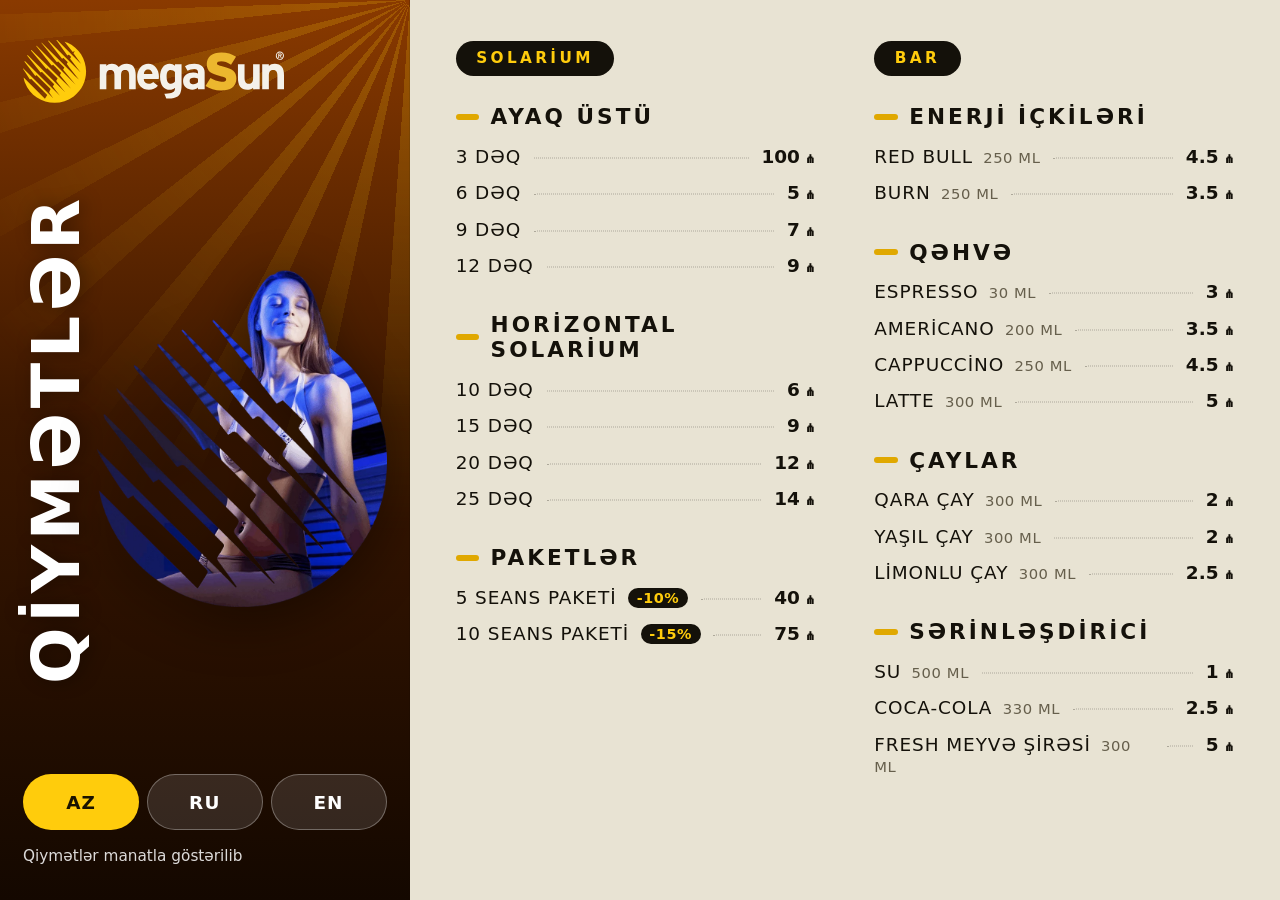
==== index.html @ c7b6da90 "Add cover photo to left panel" ====
<!doctype html>
<html lang="az">
<head>
<meta charset="utf-8">
<meta name="viewport" content="width=device-width, initial-scale=1, maximum-scale=1, user-scalable=no">
<meta name="theme-color" content="#140800">
<title>Menyu</title>
<link rel="manifest" href="manifest.webmanifest">
<link rel="icon" href="icon.svg">
<link rel="stylesheet" href="style.css">
</head>
<body>
  <div id="app">
    <aside id="cover">
      <div id="cover-art"></div>
      <img class="cover-logo" src="logo.svg" alt="megaSun">
      <h1 id="cover-title"></h1>
      <img id="cover-img" alt="">
      <div class="cover-foot">
        <div id="langs"></div>
        <div id="note"></div>
      </div>
    </aside>
    <main id="view"></main>
  </div>

  <section id="ad" class="hidden" aria-hidden="true">
    <div id="slides"></div>
    <div id="hint"></div>
  </section>
  <div id="dim"></div>

  <script src="data.js"></script>
  <script src="app.js"></script>
</body>
</html>
---- style.css ----
/* ---------- TOKENS ---------- */
:root{
  --ink:#14110a; --sand:#e8e3d3; --muted:#665f4c; --rule:rgba(20,17,10,.28);
  --gold:#ffcc0c; --gold-deep:#e0a800; --on-gold:#1a1300;
  --cover-top:#8a3a00; --cover-mid:#3b1700; --cover-bot:#140800;
  --fs-xs:clamp(12px,1.7vh,18px); --fs-s:clamp(14px,2.05vh,24px); --fs-m:clamp(16px,2.4vh,28px);
  --fs-title:clamp(34px,7.4vh,96px);
  --ease:cubic-bezier(.2,.8,.2,1);
}
*{box-sizing:border-box;-webkit-tap-highlight-color:transparent;user-select:none;-webkit-user-select:none}
html,body{margin:0;height:100%;background:var(--cover-bot);color:var(--ink);
  font-family:Roboto,"Segoe UI",system-ui,-apple-system,sans-serif;overflow:hidden;overscroll-behavior:none;touch-action:manipulation}
button{font:inherit;color:inherit;border:0;background:none;cursor:pointer}
.hidden{display:none!important}
@keyframes spin{to{transform:rotate(360deg)}}
@keyframes rise{from{opacity:0;transform:translateY(2vh)}to{opacity:1;transform:none}}

/* ---------- LAYOUT ---------- */
#app{height:100%;display:grid;grid-template-columns:minmax(250px,32vw) 1fr}

/* sol panel: şəkil / günəş sahəsi + şaquli başlıq */
#cover{position:relative;isolation:isolate;overflow:hidden;color:#fff;display:grid;
  grid-template-columns:auto 1fr;grid-template-rows:auto 1fr auto;column-gap:.6vw;padding:4.4vh 1.8vw 3.6vh}
.cover-logo{grid-column:1 / -1}
.cover-foot{grid-column:1 / -1}
#cover-img{grid-column:2;grid-row:2;align-self:center;justify-self:center;width:100%;max-height:100%;min-height:0;
  object-fit:contain;filter:drop-shadow(0 1.4vh 3vh rgba(0,0,0,.45))}
#cover-art{position:absolute;inset:0;z-index:-1;background:linear-gradient(180deg,var(--cover-top) 0%,var(--cover-mid) 46%,var(--cover-bot) 100%);
  background-size:cover;background-position:center}
#cover-art::before{content:"";position:absolute;width:150vh;height:150vh;right:-75vh;top:-75vh;border-radius:50%;
  background:repeating-conic-gradient(from 0deg,rgba(255,204,12,.2) 0 4deg,transparent 4deg 12deg);
  -webkit-mask:radial-gradient(circle,#000 8%,transparent 56%);mask:radial-gradient(circle,#000 8%,transparent 56%);
  animation:spin 360s linear infinite}
.cover-logo{width:72%;max-height:8vh;object-fit:contain;object-position:left;display:block}
#cover-title{grid-column:1;grid-row:2;margin:0;align-self:center;writing-mode:vertical-rl;transform:rotate(180deg);
  font-size:var(--fs-title);line-height:1;font-weight:800;letter-spacing:.07em;text-transform:uppercase;
  text-shadow:0 .4vh 2vh rgba(0,0,0,.35)}
.cover-foot{width:100%;display:flex;flex-direction:column;gap:1.8vh}
#langs{display:flex;gap:.6vw}
.lang{flex:1;height:clamp(44px,6.2vh,62px);border-radius:99px;background:rgba(255,255,255,.12);
  border:1px solid rgba(255,255,255,.3);font-weight:700;font-size:var(--fs-s);letter-spacing:.06em;color:#fff;transition:.25s var(--ease)}
.lang.on{background:var(--gold);color:var(--on-gold);border-color:transparent}
#note{color:rgba(255,255,255,.85);font-size:var(--fs-xs);line-height:1.4}

/* sağ panel: qiymət siyahısı */
main{min-height:0;overflow-y:auto;overflow-x:hidden;-webkit-overflow-scrolling:touch;scrollbar-width:none;
  background:var(--sand);padding:4.6vh 3.6vw 3vh;animation:rise .4s var(--ease) both}
main::-webkit-scrollbar{display:none}
.sheet{display:grid;grid-template-columns:1fr 1fr;column-gap:4.6vw;row-gap:4vh;align-items:start}
.col{display:flex;flex-direction:column;gap:3.2vh}
.grp{align-self:flex-start;background:var(--ink);color:var(--gold);padding:.9vh 1.6vw;border-radius:99px;
  font-size:var(--fs-xs);font-weight:800;letter-spacing:.22em;text-transform:uppercase}
.sec{animation:rise .5s var(--ease) both;animation-delay:calc(var(--i,0) * 70ms + 100ms)}
.sec h3{margin:0 0 1vh;display:flex;align-items:center;gap:.9vw;font-size:var(--fs-m);font-weight:800;
  letter-spacing:.14em;text-transform:uppercase}
.sec h3::before{content:"";flex:none;width:2.6vh;height:.7vh;border-radius:9px;background:var(--gold-deep)}
.r{display:flex;align-items:baseline;gap:1vw;padding:.85vh 0}
.rn{font-size:var(--fs-s);font-weight:500;letter-spacing:.05em;text-transform:uppercase}
.rn small{margin-left:.7em;color:var(--muted);font-size:.8em;letter-spacing:.04em}
.lead{flex:1;min-width:2vw;border-bottom:1.5px dotted var(--rule);transform:translateY(-.5vh)}
.rp{font-size:var(--fs-s);font-weight:800;font-variant-numeric:tabular-nums;white-space:nowrap}
.badge{margin-left:.8em;padding:.15em .6em;border-radius:99px;background:var(--ink);color:var(--gold);
  font-size:.78em;font-weight:800;letter-spacing:.04em;vertical-align:.08em}
.contact{display:flex;justify-content:space-between;gap:2vw;margin-top:3.4vh;padding-top:2vh;border-top:1px solid var(--rule);
  color:var(--muted);font-size:var(--fs-xs);font-weight:500;letter-spacing:.06em;text-transform:uppercase}

/* portrait */
@media (orientation:portrait){
  #app{grid-template-columns:1fr;grid-template-rows:auto 1fr}
  #cover{display:flex;flex-direction:row;align-items:center;gap:3vw;padding:2.4vh 4vw}
  .cover-logo{width:auto;max-height:6vh}
  #cover-title{writing-mode:horizontal-tb;transform:none;font-size:clamp(22px,3.4vh,40px);margin:0;align-self:center}
  #cover-img{display:none}
  .cover-foot{width:auto;margin-left:auto}
  #note{display:none}
  .sheet{grid-template-columns:1fr}
  main{padding:3vh 5vw}
}
@media (prefers-reduced-motion:reduce){.sec,main,#cover-art::before{animation:none}}

/* ---------- AD ---------- */
#ad{position:fixed;inset:0;background:#000;z-index:50;cursor:pointer}
#slides{position:absolute;inset:0}
.slide{position:absolute;inset:0;opacity:0;transition:opacity 1.2s ease;display:flex;align-items:center;justify-content:center;overflow:hidden}
.slide.on{opacity:1}
.slide img,.slide video{width:100%;height:100%;object-fit:cover}
.slide .txt{position:relative;z-index:2;text-align:center;padding:0 8vw;color:#fff;animation:drift 60s ease-in-out infinite alternate}
.slide h1{margin:0 0 2vh;font-size:clamp(40px,10vh,120px);line-height:1.05;font-weight:900}
.slide p{margin:0;font-size:clamp(20px,4vh,48px);opacity:.9}
@keyframes drift{from{transform:translate(-1.5vw,-1vh)}to{transform:translate(1.5vw,1vh)}}
.slide.on .txt h1{animation:rise .9s .2s var(--ease) both}
.slide.on .txt p{animation:rise .9s .5s var(--ease) both}

.a-sun{background:radial-gradient(circle at 50% 120%,#ff8a00,#7a2a00 45%,#120700 80%)}
.a-sun::before{content:"";position:absolute;width:140vmax;height:140vmax;left:50%;top:50%;margin:-70vmax 0 0 -70vmax;
  background:repeating-conic-gradient(from 0deg,rgba(255,184,0,.18) 0 5deg,transparent 5deg 15deg);animation:spin 90s linear infinite}
.a-promo{background:linear-gradient(135deg,#1a1200,#4a3000 55%,#ffb800)}
.a-promo::before{content:"";position:absolute;inset:-20%;background:radial-gradient(circle at 30% 30%,rgba(255,255,255,.18),transparent 40%);animation:pulse 5s ease-in-out infinite alternate}
.a-vit{background:linear-gradient(160deg,#08131f,#0e3a52 60%,#0b7a8f)}
.a-vit::before{content:"";position:absolute;inset:0;background:radial-gradient(circle at 80% 20%,rgba(255,255,255,.14),transparent 45%);animation:pulse 6s ease-in-out infinite alternate}
@keyframes pulse{from{transform:scale(1);opacity:.6}to{transform:scale(1.25);opacity:1}}

#hint{position:absolute;left:0;right:0;bottom:5vh;text-align:center;z-index:5;color:#fff;font-size:clamp(18px,3vh,34px);font-weight:700;
  letter-spacing:.5px;animation:blink 2.4s ease-in-out infinite;text-shadow:0 2px 12px #000;pointer-events:none}
@keyframes blink{50%{opacity:.35}}

#banner{position:fixed;left:50%;bottom:5vh;transform:translateX(-50%);z-index:30;background:#1faa59;color:#fff;
  padding:1.4vh 3vw;border-radius:99px;font-size:clamp(18px,3vh,34px);font-weight:800;white-space:nowrap;
  box-shadow:0 8px 30px rgba(0,0,0,.5);pointer-events:none}

/* night dim */
#dim{position:fixed;inset:0;background:#000;opacity:0;pointer-events:none;z-index:100;transition:opacity 3s}
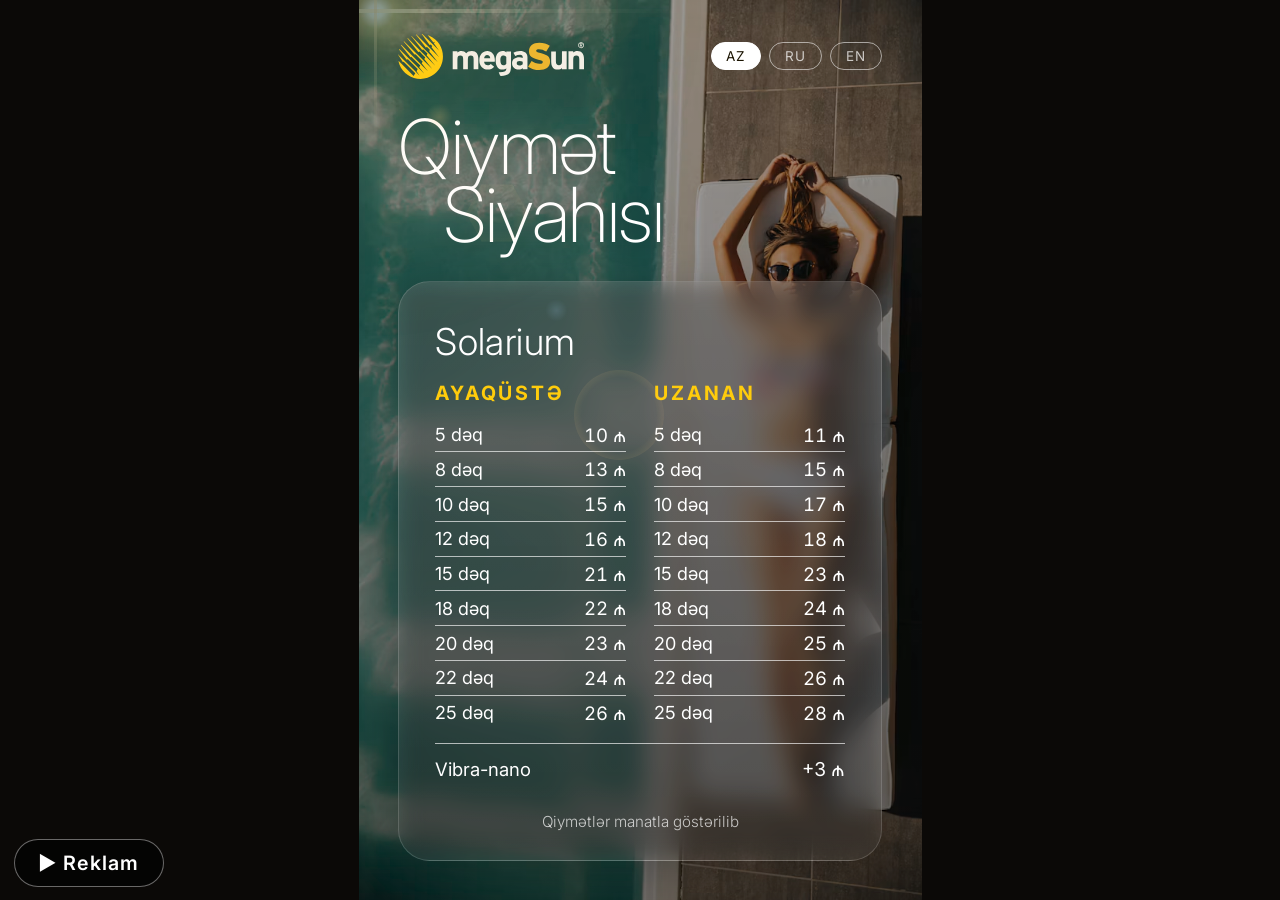
==== commit 786894ca: "Redesign kiosk menu: 5:8 portrait poster, solarium prices, glass card with sun flare, poster ad caro" ====
--- a/index.html
+++ b/index.html
@@ -7,26 +7,31 @@
 <title>Menyu</title>
 <link rel="manifest" href="manifest.webmanifest">
 <link rel="icon" href="icon.svg">
+<link rel="preconnect" href="https://fonts.googleapis.com">
+<link href="https://fonts.googleapis.com/css2?family=Inter:wght@200;300;400;500;600;700&display=swap" rel="stylesheet">
 <link rel="stylesheet" href="style.css">
 </head>
 <body>
   <div id="app">
-    <aside id="cover">
-      <div id="cover-art"></div>
-      <img class="cover-logo" src="logo.svg" alt="megaSun">
-      <h1 id="cover-title"></h1>
-      <img id="cover-img" alt="">
-      <div class="cover-foot">
-        <div id="langs"></div>
-        <div id="note"></div>
-      </div>
-    </aside>
-    <main id="view"></main>
+    <div id="poster">
+      <div class="logo"><img src="logo.svg" alt=""></div>
+      <div class="langs" id="langs"></div>
+      <h1 class="big"><span id="t1"></span><span id="t2"></span></h1>
+      <section class="card">
+        <div class="rim"><i class="rc2"></i><i class="rb"></i><i class="rr"></i></div>
+        <h2 id="ctitle"></h2>
+        <div class="list" id="view"></div>
+        <p class="foot-note" id="note"></p>
+      </section>
+      <footer class="contact" id="contact"></footer>
+      <div class="flare" id="flare"><i class="veil"></i><i class="core"></i><i class="s1"></i><i class="s2"></i><i class="g g1"></i><i class="g g2"></i><i class="g g3"></i><i class="g g4"></i></div>
+    </div>
   </div>
 
   <section id="ad" class="hidden" aria-hidden="true">
     <div id="slides"></div>
     <div id="hint"></div>
+    <div id="adnav"><button class="adnav" data-d="-1">◀</button><span id="adcount"></span><button class="adnav" data-d="1">▶</button><button class="adnav" data-d="x">✕</button></div>
   </section>
   <div id="dim"></div>
 
--- a/style.css
+++ b/style.css
@@ -1,82 +1,146 @@
 /* ---------- TOKENS ---------- */
 :root{
-  --ink:#14110a; --sand:#e8e3d3; --muted:#665f4c; --rule:rgba(20,17,10,.28);
-  --gold:#ffcc0c; --gold-deep:#e0a800; --on-gold:#1a1300;
-  --cover-top:#8a3a00; --cover-mid:#3b1700; --cover-bot:#140800;
-  --fs-xs:clamp(12px,1.7vh,18px); --fs-s:clamp(14px,2.05vh,24px); --fs-m:clamp(16px,2.4vh,28px);
-  --fs-title:clamp(34px,7.4vh,96px);
+  --bg-img:url("media/bg.avif");
+  --text:#fff; --soft:rgba(255,255,255,.72); --line:rgba(255,255,255,.55); --accent:#ffcc0c;
   --ease:cubic-bezier(.2,.8,.2,1);
 }
 *{box-sizing:border-box;-webkit-tap-highlight-color:transparent;user-select:none;-webkit-user-select:none}
-html,body{margin:0;height:100%;background:var(--cover-bot);color:var(--ink);
-  font-family:Roboto,"Segoe UI",system-ui,-apple-system,sans-serif;overflow:hidden;overscroll-behavior:none;touch-action:manipulation}
+html,body{margin:0;height:100%;background:#0b0907;color:var(--text);
+  font-family:Inter,Roboto,"Segoe UI",system-ui,-apple-system,sans-serif;overflow:hidden;overscroll-behavior:none;touch-action:manipulation}
 button{font:inherit;color:inherit;border:0;background:none;cursor:pointer}
 .hidden{display:none!important}
 @keyframes spin{to{transform:rotate(360deg)}}
 @keyframes rise{from{opacity:0;transform:translateY(2vh)}to{opacity:1;transform:none}}
 
-/* ---------- LAYOUT ---------- */
-#app{height:100%;display:grid;grid-template-columns:minmax(250px,32vw) 1fr}
-
-/* sol panel: şəkil / günəş sahəsi + şaquli başlıq */
-#cover{position:relative;isolation:isolate;overflow:hidden;color:#fff;display:grid;
-  grid-template-columns:auto 1fr;grid-template-rows:auto 1fr auto;column-gap:.6vw;padding:4.4vh 1.8vw 3.6vh}
-.cover-logo{grid-column:1 / -1}
-.cover-foot{grid-column:1 / -1}
-#cover-img{grid-column:2;grid-row:2;align-self:center;justify-self:center;width:100%;max-height:100%;min-height:0;
-  object-fit:contain;filter:drop-shadow(0 1.4vh 3vh rgba(0,0,0,.45))}
-#cover-art{position:absolute;inset:0;z-index:-1;background:linear-gradient(180deg,var(--cover-top) 0%,var(--cover-mid) 46%,var(--cover-bot) 100%);
-  background-size:cover;background-position:center}
-#cover-art::before{content:"";position:absolute;width:150vh;height:150vh;right:-75vh;top:-75vh;border-radius:50%;
-  background:repeating-conic-gradient(from 0deg,rgba(255,204,12,.2) 0 4deg,transparent 4deg 12deg);
-  -webkit-mask:radial-gradient(circle,#000 8%,transparent 56%);mask:radial-gradient(circle,#000 8%,transparent 56%);
-  animation:spin 360s linear infinite}
-.cover-logo{width:72%;max-height:8vh;object-fit:contain;object-position:left;display:block}
-#cover-title{grid-column:1;grid-row:2;margin:0;align-self:center;writing-mode:vertical-rl;transform:rotate(180deg);
-  font-size:var(--fs-title);line-height:1;font-weight:800;letter-spacing:.07em;text-transform:uppercase;
-  text-shadow:0 .4vh 2vh rgba(0,0,0,.35)}
-.cover-foot{width:100%;display:flex;flex-direction:column;gap:1.8vh}
-#langs{display:flex;gap:.6vw}
-.lang{flex:1;height:clamp(44px,6.2vh,62px);border-radius:99px;background:rgba(255,255,255,.12);
-  border:1px solid rgba(255,255,255,.3);font-weight:700;font-size:var(--fs-s);letter-spacing:.06em;color:#fff;transition:.25s var(--ease)}
-.lang.on{background:var(--gold);color:var(--on-gold);border-color:transparent}
-#note{color:rgba(255,255,255,.85);font-size:var(--fs-xs);line-height:1.4}
-
-/* sağ panel: qiymət siyahısı */
-main{min-height:0;overflow-y:auto;overflow-x:hidden;-webkit-overflow-scrolling:touch;scrollbar-width:none;
-  background:var(--sand);padding:4.6vh 3.6vw 3vh;animation:rise .4s var(--ease) both}
-main::-webkit-scrollbar{display:none}
-.sheet{display:grid;grid-template-columns:1fr 1fr;column-gap:4.6vw;row-gap:4vh;align-items:start}
-.col{display:flex;flex-direction:column;gap:3.2vh}
-.grp{align-self:flex-start;background:var(--ink);color:var(--gold);padding:.9vh 1.6vw;border-radius:99px;
-  font-size:var(--fs-xs);font-weight:800;letter-spacing:.22em;text-transform:uppercase}
-.sec{animation:rise .5s var(--ease) both;animation-delay:calc(var(--i,0) * 70ms + 100ms)}
-.sec h3{margin:0 0 1vh;display:flex;align-items:center;gap:.9vw;font-size:var(--fs-m);font-weight:800;
-  letter-spacing:.14em;text-transform:uppercase}
-.sec h3::before{content:"";flex:none;width:2.6vh;height:.7vh;border-radius:9px;background:var(--gold-deep)}
-.r{display:flex;align-items:baseline;gap:1vw;padding:.85vh 0}
-.rn{font-size:var(--fs-s);font-weight:500;letter-spacing:.05em;text-transform:uppercase}
-.rn small{margin-left:.7em;color:var(--muted);font-size:.8em;letter-spacing:.04em}
-.lead{flex:1;min-width:2vw;border-bottom:1.5px dotted var(--rule);transform:translateY(-.5vh)}
-.rp{font-size:var(--fs-s);font-weight:800;font-variant-numeric:tabular-nums;white-space:nowrap}
-.badge{margin-left:.8em;padding:.15em .6em;border-radius:99px;background:var(--ink);color:var(--gold);
-  font-size:.78em;font-weight:800;letter-spacing:.04em;vertical-align:.08em}
-.contact{display:flex;justify-content:space-between;gap:2vw;margin-top:3.4vh;padding-top:2vh;border-top:1px solid var(--rule);
-  color:var(--muted);font-size:var(--fs-xs);font-weight:500;letter-spacing:.06em;text-transform:uppercase}
-
-/* portrait */
-@media (orientation:portrait){
-  #app{grid-template-columns:1fr;grid-template-rows:auto 1fr}
-  #cover{display:flex;flex-direction:row;align-items:center;gap:3vw;padding:2.4vh 4vw}
-  .cover-logo{width:auto;max-height:6vh}
-  #cover-title{writing-mode:horizontal-tb;transform:none;font-size:clamp(22px,3.4vh,40px);margin:0;align-self:center}
-  #cover-img{display:none}
-  .cover-foot{width:auto;margin-left:auto}
-  #note{display:none}
-  .sheet{grid-template-columns:1fr}
-  main{padding:3vh 5vw}
-}
-@media (prefers-reduced-motion:reduce){.sec,main,#cover-art::before{animation:none}}
+/* ---------- POSTER (9:16, ölçülər cqw ilə miqyaslanır) ---------- */
+#app{height:100%;display:grid;place-items:center}
+#poster{position:relative;overflow:hidden;container-type:size;
+  height:min(100vh,calc(100vw*8/5));aspect-ratio:5/8;
+  background:
+    linear-gradient(180deg,rgba(0,0,0,.18),rgba(0,0,0,.42)),
+    var(--bg-img) center/cover no-repeat,
+    radial-gradient(circle at 70% 20%,#8a3a00,#3b1700 55%,#140800)}
+#poster::before{content:"";position:absolute;inset:0;background:rgba(20,14,8,.12)}
+
+.logo{position:absolute;top:6cqw;left:7cqw;z-index:3;height:8cqw}
+.logo img{height:100%;display:block}
+.langs{position:absolute;top:6cqw;right:7cqw;height:8cqw;z-index:5;display:flex;align-items:center;gap:1.4cqw}
+.lang{font-size:2.4cqw;letter-spacing:.1em;color:var(--soft);border:1px solid var(--line);
+  border-radius:99px;padding:.9cqw 2.6cqw;transition:.25s var(--ease)}
+.lang.on{background:#fff;color:#1a1300;border-color:#fff}
+
+h1.big{position:absolute;z-index:4;left:7cqw;top:16cqw;margin:0;font-weight:200;font-size:21cqw;line-height:.86;
+  letter-spacing:-.01em;pointer-events:none}
+h1.big span{display:block;width:max-content}
+h1.big span+span{margin-left:10cqw}
+/* dil keçidi: çıxış → giriş (pillə-pillə) */
+:is(#t1,#t2,#ctitle,#note,.grp,.row){transition:opacity .26s ease,transform .26s ease,filter .26s ease}
+#poster.out :is(#t1,#t2,#ctitle,#note,.grp,.row){opacity:0;transform:translateY(-1.2cqw)}
+#poster.out :is(#t1,#t2,#ctitle){filter:blur(.7cqw)}          /* blur yalnız iri başlıqlarda (yüngül qalsın) */
+#poster.in :is(.grp,.row,#note){animation:txtin .7s var(--ease) both;animation-delay:calc(var(--d,0) * 45ms)}
+#poster.in :is(#t1,#t2,#ctitle){animation:txtin-big .9s var(--ease) both;animation-delay:calc(var(--d,0) * 70ms)}
+@keyframes txtin{from{opacity:0;transform:translateY(1.6cqw)}to{opacity:1;transform:none}}
+@keyframes txtin-big{from{opacity:0;transform:translateY(2.4cqw);filter:blur(.9cqw)}to{opacity:1;transform:none;filter:blur(0)}}
+@media (prefers-reduced-motion:reduce){#poster.in :is(#t1,#t2,#ctitle,.grp,.row,#note){animation:none}}
+/* başlıq: loqo ilə kartın arasında şaquli ortada, loqo ilə eyni sol xətdə */
+h1.big{top:32cqw;transform:translateY(-50%);
+  font-size:16cqw;line-height:.9;letter-spacing:-.02em;text-shadow:0 .8cqw 4cqw rgba(0,0,0,.3)}
+h1.big span+span{margin-left:8cqw}
+html[lang=az] h1.big{font-size:13.5cqw}
+html[lang=ru] h1.big{font-size:14.5cqw}
+
+.card{position:absolute;z-index:2;left:7cqw;right:7cqw;top:50cqw;bottom:7cqw;
+  background:linear-gradient(180deg,rgba(255,255,255,.16),rgba(255,255,255,.07));
+  border:1px solid rgba(255,255,255,.14);border-radius:5.6cqw;
+  backdrop-filter:blur(2.2cqw) brightness(.62);-webkit-backdrop-filter:blur(2.2cqw) brightness(.62);
+  box-shadow:0 2cqw 8cqw rgba(0,0,0,.25);
+  padding:6.6cqw 6.4cqw 4.6cqw;display:flex;flex-direction:column;min-height:0;animation:rise .5s var(--ease) both}
+.card h2{margin:0 0 3cqw;font-weight:300;font-size:6.6cqw;letter-spacing:.01em}
+
+.head,.row{display:grid;grid-template-columns:1fr 24cqw;align-items:center}
+.head{font-size:3cqw;font-weight:300;line-height:1.25;color:var(--soft);padding-bottom:3cqw;border-bottom:1px solid var(--line)}
+.head .h2{text-align:center;color:#fff;font-size:3.4cqw}
+.list{flex:1;min-height:0;display:flex;flex-direction:column;overflow:hidden}
+.grp{font-size:3.7cqw;font-weight:700;letter-spacing:.14em;text-transform:uppercase;color:var(--accent);padding:6cqw 0 1.6cqw}
+.grp:first-child{padding-top:1cqw}
+.row{flex:1 1 0;min-height:0;border-bottom:max(1.5px,.2cqw) solid rgba(255,255,255,.65);font-size:3.3cqw;font-weight:400}
+.row:last-child{border-bottom:0}
+.row .n{padding-right:2cqw}
+.row .n small{display:block;font-size:.78em;font-weight:300;color:var(--soft);margin-top:.3em}
+.row .p{height:62%;display:flex;align-items:center;justify-content:flex-end;border-left:0;
+  font-size:3.4cqw;white-space:nowrap;font-variant-numeric:tabular-nums}
+.badge{margin-left:.7em;font-size:.72em;padding:.1em .6em;border-radius:99px;background:var(--accent);color:#1a1300;font-weight:500}
+/* iki sütun: Ayaqüstə | Uzanan */
+.cols{flex:1;min-height:0;display:grid;grid-template-columns:1fr 1fr;column-gap:5cqw}
+.colx{display:flex;flex-direction:column;min-height:0}
+.colx .row{grid-template-columns:1fr 17cqw;font-size:3.2cqw}
+.colx .row .p{font-size:3.3cqw}
+.colx .grp{padding:0 0 2.2cqw;font-size:3.5cqw}
+.extras{flex:none;margin-top:2.5cqw}
+.extras .row{flex:none;height:9cqw;border-bottom:0;border-top:max(1.5px,.2cqw) solid rgba(255,255,255,.65)}
+.foot-note{margin:3cqw 0 0;text-align:center;font-size:2.7cqw;font-weight:300;line-height:1.5;color:var(--soft)}
+
+.contact{position:absolute;z-index:3;left:7cqw;right:7cqw;bottom:4.4cqw;display:flex;justify-content:space-between;
+  align-items:center;gap:2cqw;font-size:2.9cqw;font-weight:300}
+.contact span{display:flex;align-items:center;gap:1.4cqw;white-space:nowrap}
+.contact svg{width:4cqw;height:4cqw;stroke:#fff;fill:none;stroke-width:1.5}
+
+/* ---------- sun flare: poster-in sol yuxarı küncündə sabit günəş + kart şüşəsində yumşaq yansıma ----------
+   Hər şey eyni 14 saniyəlik dövrə bağlıdır: günəş güclənir → işıq kartın küncünə düşür →
+   şüşənin kənarı boyunca süzülür → hər şey yavaşca sakitləşir. Yalnız transform/opacity animasiya olunur. */
+:root{--T:16s}
+
+/* ---- günəş (sabit yer, sol yuxarı künc) ---- */
+.flare{--x:3cqw;--y:2cqw;position:absolute;inset:0;z-index:6;pointer-events:none;overflow:hidden;
+  opacity:.5;will-change:opacity;animation:flare var(--T) ease-in-out infinite}
+.flare>*{position:absolute;display:block;transform:translate(-50%,-50%);border-radius:50%;will-change:transform}
+.flare .veil{left:var(--x);top:var(--y);width:130cqw;height:130cqw;
+  background:radial-gradient(circle,rgba(255,228,165,.30) 0,rgba(255,200,115,.17) 14%,rgba(255,185,95,.08) 32%,rgba(255,175,90,.03) 50%,transparent 66%)}
+.flare .core{left:var(--x);top:var(--y);width:22cqw;height:22cqw;animation:breathe var(--T) ease-in-out infinite;
+  background:radial-gradient(circle,#fff 0,rgba(255,250,230,.95) 8%,rgba(255,226,150,.62) 20%,rgba(255,200,110,.30) 38%,rgba(255,170,70,.10) 56%,transparent 72%)}
+.flare .s1{left:var(--x);top:var(--y);width:110cqw;height:.7cqw;border-radius:99px;animation:tilt var(--T) ease-in-out infinite;
+  background:linear-gradient(90deg,transparent,rgba(255,236,190,.15) 22%,rgba(255,240,200,.8) 50%,rgba(255,236,190,.15) 78%,transparent)}
+.flare .s2{left:var(--x);top:var(--y);width:46cqw;height:.45cqw;border-radius:99px;transform:translate(-50%,-50%) rotate(90deg);
+  background:linear-gradient(90deg,transparent,rgba(255,226,170,.5) 50%,transparent)}
+/* ghost-lar: günəşdən posterin mərkəzinə doğru */
+.flare .g{--t:.3;--s:6cqw;left:calc(var(--x) + (50cqw - var(--x)) * var(--t));top:calc(var(--y) + (80cqw - var(--y)) * var(--t));
+  width:var(--s);height:var(--s);animation:ghost var(--T) ease-in-out infinite}
+.flare .g1{--t:.24;--s:5cqw;background:radial-gradient(circle,rgba(255,196,110,.45),transparent 70%)}
+.flare .g2{--t:.46;--s:11cqw;border-radius:0;clip-path:polygon(25% 4%,75% 4%,100% 50%,75% 96%,25% 96%,0 50%);
+  background:radial-gradient(circle,rgba(255,214,150,.03) 40%,rgba(255,200,120,.16) 78%,rgba(255,230,180,.24) 100%)}
+.flare .g3{--t:.68;--s:4cqw;background:radial-gradient(circle,rgba(170,215,255,.32),transparent 70%)}
+.flare .g4{--t:.92;--s:16cqw;background:radial-gradient(circle,transparent 58%,rgba(255,206,130,.16) 70%,transparent 80%)}
+@keyframes flare{0%,100%{opacity:.5}28%{opacity:1}60%{opacity:.78}}
+@keyframes breathe{0%,100%{transform:translate(-50%,-50%) scale(.88)}28%{transform:translate(-50%,-50%) scale(1.12)}60%{transform:translate(-50%,-50%) scale(.98)}}
+@keyframes tilt{0%,100%{transform:translate(-50%,-50%) rotate(-2deg) scaleX(.85)}50%{transform:translate(-50%,-50%) rotate(2deg) scaleX(1.02)}}
+@keyframes ghost{0%,100%{transform:translate(calc(-50% - 1cqw * var(--t)),calc(-50% - .7cqw * var(--t)))}
+  50%{transform:translate(calc(-50% + 1cqw * var(--t)),calc(-50% + .7cqw * var(--t)))}}
+
+/* ---- kart şüşəsində yansıma: yalnız sağ aşağı küncdə, çox yumşaq və az görünən ---- */
+.rim{position:absolute;inset:-1px;border-radius:inherit;padding:.6cqw;pointer-events:none;overflow:hidden;z-index:3;
+  -webkit-mask:linear-gradient(#000 0 0) content-box,linear-gradient(#000 0 0);-webkit-mask-composite:xor;mask-composite:exclude}
+.rim>*{position:absolute;opacity:0;will-change:transform,opacity}
+.rim .rc2{right:0;bottom:0;width:46cqw;height:46cqw;animation:rimc2 var(--T) ease-in-out infinite;
+  background:radial-gradient(circle at 100% 100%,rgba(255,255,255,.7) 0,rgba(255,244,214,.42) 14%,rgba(255,226,170,.2) 34%,rgba(255,210,140,.07) 54%,transparent 76%)}
+.rim .rb{right:0;bottom:0;width:40cqw;height:5cqw;transform:translateX(10cqw);animation:rimb var(--T) cubic-bezier(.4,0,.2,1) infinite;
+  background:linear-gradient(270deg,rgba(255,255,255,.6),rgba(255,246,220,.34) 28%,rgba(255,244,214,.12) 60%,transparent)}
+.rim .rr{right:0;bottom:0;width:5cqw;height:40cqw;transform:translateY(10cqw);animation:rimr var(--T) cubic-bezier(.4,0,.2,1) infinite;
+  background:linear-gradient(0deg,rgba(255,255,255,.6),rgba(255,246,220,.34) 28%,rgba(255,244,214,.12) 60%,transparent)}
+@keyframes rimc2{0%,12%{opacity:0}42%{opacity:.5}68%{opacity:.22}96%,100%{opacity:0}}
+@keyframes rimb{0%,12%{opacity:0;transform:translateX(10cqw)}42%{opacity:.55}70%{opacity:.2}96%,100%{opacity:0;transform:translateX(-18cqw)}}
+@keyframes rimr{0%,12%{opacity:0;transform:translateY(10cqw)}42%{opacity:.55}70%{opacity:.2}96%,100%{opacity:0;transform:translateY(-18cqw)}}
+
+@media (prefers-reduced-motion:reduce){.card,.rim>*,.flare,.flare>*{animation:none!important}}
+
+#adnav{position:absolute;right:2vmin;top:2vmin;z-index:20;display:flex;align-items:center;gap:1.2vmin;color:#fff;font:600 2.2vmin Inter,sans-serif}
+#adnav button{min-width:7vmin;height:7vmin;padding:0 2vmin;border-radius:99px;background:rgba(0,0,0,.55);color:#fff;
+  border:1px solid rgba(255,255,255,.45);font-size:2.6vmin}
+#adnav button:active{background:var(--accent);color:#1a1300}
+#adcount{min-width:9vmin;text-align:center;text-shadow:0 1px 6px #000}
+#testad{position:fixed;left:1.5vmin;bottom:1.5vmin;z-index:40;padding:1.2vmin 2.6vmin;border-radius:99px;
+  background:rgba(0,0,0,.55);color:#fff;border:1px solid rgba(255,255,255,.4);font:600 2.2vmin Inter,sans-serif;letter-spacing:.06em}
+#testad:active{background:var(--accent);color:#1a1300}
+body.ad-on #poster *,body.ad-on #poster{animation-play-state:paused!important}
 
 /* ---------- AD ---------- */
 #ad{position:fixed;inset:0;background:#000;z-index:50;cursor:pointer}
@@ -91,6 +155,78 @@
 .slide.on .txt h1{animation:rise .9s .2s var(--ease) both}
 .slide.on .txt p{animation:rise .9s .5s var(--ease) both}
 
+/* ---- afişa reklam: hazır dizayn tam görünür, üstünlüklər növbə ilə işıqlanır ---- */
+.slide.poster{background:#050912}
+/* afişanın nisbəti ekrana uyğun gəlmirsə, boş zolaqlar şəklin bulanıq nüsxəsi ilə dolur */
+.slide.poster .pbg{position:absolute;inset:-12%;background-size:cover;background-position:center;filter:blur(5vmin) brightness(.7) saturate(1.2)}
+.pbox{position:relative;width:min(100vw,calc(100vh * var(--arn)));aspect-ratio:var(--arn);transform-origin:50% 42%;will-change:transform}
+.pbox img{position:absolute;inset:0;width:100%;height:100%;object-fit:fill}
+.slide.poster:is(.on,.out) .pbox{animation:pzoom 16s ease-out both}
+@keyframes pzoom{from{transform:scale(1)}to{transform:scale(1.06)}}
+/* afişanın üstündən keçən yumşaq parıltı zolağı */
+.pbox{overflow:hidden}
+.psheen{position:absolute;top:-25%;left:-50%;width:34%;height:150%;pointer-events:none;opacity:0;will-change:transform,opacity;
+  transform:translate3d(0,0,0) rotate(18deg);mix-blend-mode:screen;
+  background:linear-gradient(90deg,transparent 0,rgba(255,236,200,.05) 22%,rgba(255,246,228,.30) 50%,rgba(255,236,200,.05) 78%,transparent 100%)}
+.slide.poster:is(.on,.out) .psheen{animation:psheen 6s cubic-bezier(.45,.05,.35,1) 1s infinite}
+@keyframes psheen{
+  0%{opacity:0;transform:translate3d(0,0,0) rotate(18deg)}
+  10%{opacity:1}
+  52%{opacity:1}
+  62%,100%{opacity:0;transform:translate3d(430%,0,0) rotate(18deg)}}
+.glow{position:absolute;left:calc(var(--gx) - var(--gw) / 2);top:calc(var(--gy) - var(--gh) / 2);width:var(--gw);height:var(--gh);
+  border-radius:50%;opacity:0;mix-blend-mode:screen;pointer-events:none;will-change:opacity,transform;
+  background:radial-gradient(ellipse at center,rgba(255,216,96,.6) 0,rgba(255,190,60,.3) 38%,transparent 70%)}
+.slide.poster:is(.on,.out) .glow{animation:hl 5s ease-in-out infinite;animation-delay:calc(1.2s + var(--gi) * 1s)}
+@keyframes hl{0%{opacity:0;transform:scale(.8)}9%,19%{opacity:1;transform:scale(1)}32%,100%{opacity:0;transform:scale(1.18)}}
+
+/* ---- foto reklam: Ken Burns zoom + söz-söz başlıq + işıq keçidi ---- */
+.slide.photo{background:#1a0000;align-items:flex-end;justify-content:flex-start}
+.slide.photo .ph{position:absolute;inset:-4%;background-size:cover;background-position:center;will-change:transform;transform-origin:45% 35%}
+.slide.photo.kb-b .ph{transform-origin:72% 78%}
+.slide.photo.kb-c .ph{transform-origin:28% 62%}
+.slide.photo.kb-d .ph{transform-origin:58% 72%}
+.slide.photo.kb-e .ph{transform-origin:60% 74%}
+.slide.photo.kb-f .ph{transform-origin:44% 92%}
+.slide.photo.kb-g .ph{transform-origin:22% 72%}
+.slide.photo.on .ph,.slide.photo.out .ph{animation:kb-in 16s cubic-bezier(.25,.1,.25,1) both}
+.slide.photo.kb-b.on .ph,.slide.photo.kb-b.out .ph,.slide.photo.kb-e.on .ph,.slide.photo.kb-e.out .ph{animation-name:kb-out}
+.slide.photo.kb-c.on .ph,.slide.photo.kb-c.out .ph{animation-name:kb-pan}
+@keyframes kb-in{from{transform:scale(1)}to{transform:scale(1.06)}}
+@keyframes kb-out{from{transform:scale(1.07)}to{transform:scale(1.01)}}
+@keyframes kb-pan{from{transform:scale(1.04) translate3d(1%,0,0)}to{transform:scale(1.08) translate3d(-1%,-.5%,0)}}
+.slide.photo .shade{position:absolute;inset:0;
+  background:linear-gradient(180deg,rgba(20,0,0,.45) 0,rgba(20,0,0,0) 24%,rgba(20,0,0,0) 40%,rgba(20,0,0,.55) 68%,rgba(12,0,0,.92) 100%)}
+/* çərçivəli məhsul şəkli: bulanıq fon (statik, yüngül) + ortada kvadrat şəkil */
+.slide.photo.frame .ph{inset:-14%;filter:blur(4.5vmin) brightness(.5) saturate(1.2);animation:none!important;transform:none}
+.slide.photo.frame .shade{background:linear-gradient(180deg,rgba(10,4,0,.35) 0,rgba(10,4,0,0) 30%,rgba(10,4,0,.5) 70%,rgba(8,3,0,.9) 100%)}
+.frm{position:absolute;z-index:2;left:50%;top:15vmin;width:min(88vw,54vh);aspect-ratio:1;transform:translateX(-50%);overflow:hidden;
+  border-radius:3vmin;box-shadow:0 2vmin 9vmin rgba(0,0,0,.55);outline:1px solid rgba(255,255,255,.16)}
+.frm img{width:100%;height:100%;object-fit:cover;transform-origin:50% 42%;will-change:transform}
+.slide.photo.frame:is(.on,.out) .frm img{animation:kb-in 16s cubic-bezier(.25,.1,.25,1) both}
+/* yazı yuxarıda (məhsul aşağıda görünsün deyə) */
+.slide.photo.cap-top .shade{background:linear-gradient(180deg,rgba(20,0,10,.88) 0,rgba(20,0,10,.55) 26%,rgba(20,0,10,0) 52%,rgba(20,0,10,0) 100%)}
+.slide.photo.cap-top .cap{top:17vmin;bottom:auto}
+.slide.photo .sheen{position:absolute;top:-25%;left:-45%;width:34%;height:150%;transform:translate3d(0,0,0) rotate(16deg);opacity:0;
+  background:linear-gradient(90deg,transparent,rgba(255,225,190,.16),transparent)}
+.slide.photo:is(.on,.out) .sheen{animation:sheen 7s ease-in-out 1.2s both}
+@keyframes sheen{0%{opacity:0;transform:translate3d(0,0,0) rotate(16deg)}20%{opacity:1}80%{opacity:1}100%{opacity:0;transform:translate3d(430%,0,0) rotate(16deg)}}
+.slide img.ad-logo{position:absolute;top:5vmin;left:6vmin;width:auto;height:7vmin;object-fit:contain;z-index:3;opacity:0}
+.slide.photo:is(.on,.out) .ad-logo{animation:fadein 1s .3s ease both}
+@keyframes fadein{to{opacity:1}}
+.slide.photo .cap{position:absolute;z-index:3;left:6vmin;right:6vmin;bottom:15vmin;color:#fff;text-align:left;text-shadow:0 .4vmin 3vmin rgba(0,0,0,.45)}
+.slide.photo .cap small{display:block;margin-bottom:2.2vmin;font-size:2.3vmin;font-weight:600;letter-spacing:.38em;text-transform:uppercase;color:var(--accent);opacity:0}
+.slide.photo .cap h1{margin:0 0 2.4vmin;font-family:Inter,sans-serif;font-weight:200;font-size:10.5vmin;line-height:1.02;letter-spacing:-.02em}
+.slide.photo .cap h1 .w{display:inline-block;opacity:0}
+.slide.photo .cap p{margin:0;font-size:3.2vmin;font-weight:300;line-height:1.4;max-width:30ch;opacity:0}
+.slide.photo:is(.on,.out) .cap small{animation:rise .9s .35s var(--ease) both}
+.slide.photo:is(.on,.out) .cap h1 .w{animation:wordin 1s var(--ease) both;animation-delay:calc(.55s + var(--i) * .16s)}
+.slide.photo:is(.on,.out) .cap p{animation:rise 1s 1.3s var(--ease) both}
+@keyframes wordin{from{opacity:0;transform:translateY(3vmin);filter:blur(1.2vmin)}to{opacity:1;transform:none;filter:blur(0)}}
+.slide.photo .prog{position:absolute;left:0;bottom:0;width:100%;height:.8vmin;background:var(--accent);transform:scaleX(0);transform-origin:left;z-index:4}
+.slide.photo:is(.on,.out) .prog{animation:prog var(--s) linear both}
+@keyframes prog{to{transform:scaleX(1)}}
+
 .a-sun{background:radial-gradient(circle at 50% 120%,#ff8a00,#7a2a00 45%,#120700 80%)}
 .a-sun::before{content:"";position:absolute;width:140vmax;height:140vmax;left:50%;top:50%;margin:-70vmax 0 0 -70vmax;
   background:repeating-conic-gradient(from 0deg,rgba(255,184,0,.18) 0 5deg,transparent 5deg 15deg);animation:spin 90s linear infinite}
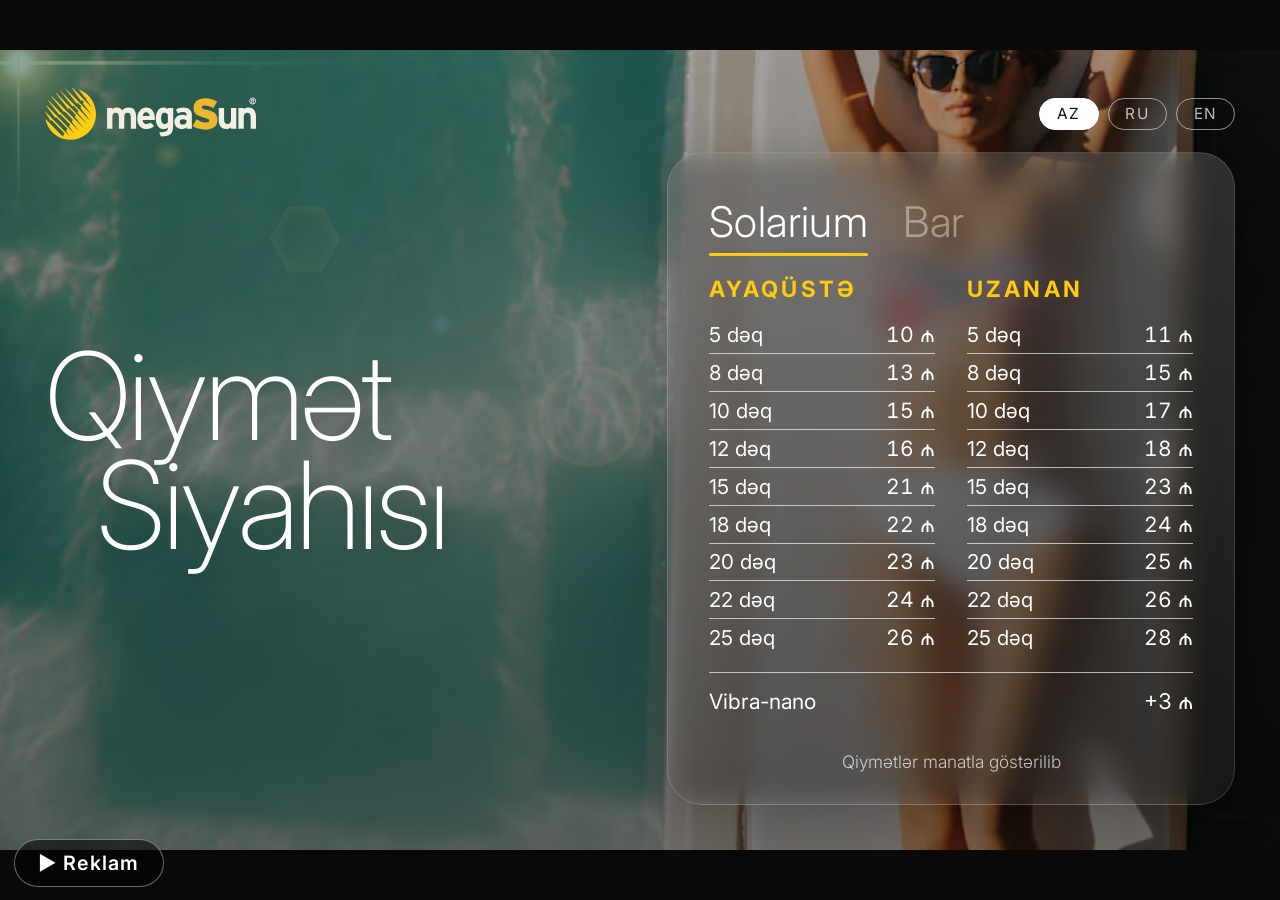
==== commit d70aaa05: "Add Bar menu tab (Solarium/Bar) and ads Ad5-Ad7 Co-Authored-By: Claude Sonnet 5.5 <noreply@anthropic" ====
--- a/index.html
+++ b/index.html
@@ -19,7 +19,7 @@
       <h1 class="big"><span id="t1"></span><span id="t2"></span></h1>
       <section class="card">
         <div class="rim"><i class="rc2"></i><i class="rb"></i><i class="rr"></i></div>
-        <h2 id="ctitle"></h2>
+        <nav class="tabs" id="tabs"></nav>
         <div class="list" id="view"></div>
         <p class="foot-note" id="note"></p>
       </section>
--- a/style.css
+++ b/style.css
@@ -14,7 +14,7 @@
 
 /* ---------- POSTER (9:16, ölçülər cqw ilə miqyaslanır) ---------- */
 #app{height:100%;display:grid;place-items:center}
-#poster{position:relative;overflow:hidden;container-type:size;
+#poster{--u:1cqw;--cx:50;--cy:80;position:relative;overflow:hidden;container-type:size;
   height:min(100vh,calc(100vw*8/5));aspect-ratio:5/8;
   background:
     linear-gradient(180deg,rgba(0,0,0,.18),rgba(0,0,0,.42)),
@@ -22,68 +22,83 @@
     radial-gradient(circle at 70% 20%,#8a3a00,#3b1700 55%,#140800)}
 #poster::before{content:"";position:absolute;inset:0;background:rgba(20,14,8,.12)}
 
-.logo{position:absolute;top:6cqw;left:7cqw;z-index:3;height:8cqw}
+.logo{position:absolute;top:calc(6 * var(--u));left:calc(7 * var(--u));z-index:3;height:calc(8 * var(--u))}
 .logo img{height:100%;display:block}
-.langs{position:absolute;top:6cqw;right:7cqw;height:8cqw;z-index:5;display:flex;align-items:center;gap:1.4cqw}
-.lang{font-size:2.4cqw;letter-spacing:.1em;color:var(--soft);border:1px solid var(--line);
-  border-radius:99px;padding:.9cqw 2.6cqw;transition:.25s var(--ease)}
+.langs{position:absolute;top:calc(6 * var(--u));right:calc(7 * var(--u));height:calc(8 * var(--u));z-index:5;display:flex;align-items:center;gap:calc(1.4 * var(--u))}
+.lang{font-size:calc(2.4 * var(--u));letter-spacing:.1em;color:var(--soft);border:1px solid var(--line);
+  border-radius:99px;padding:calc(.9 * var(--u)) calc(2.6 * var(--u));transition:.25s var(--ease)}
 .lang.on{background:#fff;color:#1a1300;border-color:#fff}
 
-h1.big{position:absolute;z-index:4;left:7cqw;top:16cqw;margin:0;font-weight:200;font-size:21cqw;line-height:.86;
+h1.big{position:absolute;z-index:4;left:calc(7 * var(--u));top:calc(16 * var(--u));margin:0;font-weight:200;font-size:calc(21 * var(--u));line-height:.86;
   letter-spacing:-.01em;pointer-events:none}
 h1.big span{display:block;width:max-content}
-h1.big span+span{margin-left:10cqw}
+h1.big span+span{margin-left:calc(10 * var(--u))}
 /* dil keçidi: çıxış → giriş (pillə-pillə) */
-:is(#t1,#t2,#ctitle,#note,.grp,.row){transition:opacity .26s ease,transform .26s ease,filter .26s ease}
-#poster.out :is(#t1,#t2,#ctitle,#note,.grp,.row){opacity:0;transform:translateY(-1.2cqw)}
-#poster.out :is(#t1,#t2,#ctitle){filter:blur(.7cqw)}          /* blur yalnız iri başlıqlarda (yüngül qalsın) */
+:is(#t1,#t2,#note,.grp,.row){transition:opacity .26s ease,transform .26s ease,filter .26s ease}
+#poster.out :is(#t1,#t2,#note,.grp,.row){opacity:0;transform:translateY(calc(-1.2 * var(--u)))}
+#poster.out :is(#t1,#t2){filter:blur(calc(.7 * var(--u)))}          /* blur yalnız iri başlıqlarda (yüngül qalsın) */
 #poster.in :is(.grp,.row,#note){animation:txtin .7s var(--ease) both;animation-delay:calc(var(--d,0) * 45ms)}
-#poster.in :is(#t1,#t2,#ctitle){animation:txtin-big .9s var(--ease) both;animation-delay:calc(var(--d,0) * 70ms)}
-@keyframes txtin{from{opacity:0;transform:translateY(1.6cqw)}to{opacity:1;transform:none}}
-@keyframes txtin-big{from{opacity:0;transform:translateY(2.4cqw);filter:blur(.9cqw)}to{opacity:1;transform:none;filter:blur(0)}}
-@media (prefers-reduced-motion:reduce){#poster.in :is(#t1,#t2,#ctitle,.grp,.row,#note){animation:none}}
+#poster.in :is(#t1,#t2){animation:txtin-big .9s var(--ease) both;animation-delay:calc(var(--d,0) * 70ms)}
+@keyframes txtin{from{opacity:0;transform:translateY(calc(1.6 * var(--u)))}to{opacity:1;transform:none}}
+@keyframes txtin-big{from{opacity:0;transform:translateY(calc(2.4 * var(--u)));filter:blur(calc(.9 * var(--u)))}to{opacity:1;transform:none;filter:blur(0)}}
+@media (prefers-reduced-motion:reduce){#poster.in :is(#t1,#t2,.grp,.row,#note){animation:none}}
 /* başlıq: loqo ilə kartın arasında şaquli ortada, loqo ilə eyni sol xətdə */
-h1.big{top:32cqw;transform:translateY(-50%);
-  font-size:16cqw;line-height:.9;letter-spacing:-.02em;text-shadow:0 .8cqw 4cqw rgba(0,0,0,.3)}
-h1.big span+span{margin-left:8cqw}
-html[lang=az] h1.big{font-size:13.5cqw}
-html[lang=ru] h1.big{font-size:14.5cqw}
-
-.card{position:absolute;z-index:2;left:7cqw;right:7cqw;top:50cqw;bottom:7cqw;
+h1.big{top:calc(32 * var(--u));transform:translateY(-50%);
+  font-size:calc(16 * var(--u));line-height:.9;letter-spacing:-.02em;text-shadow:0 calc(.8 * var(--u)) calc(4 * var(--u)) rgba(0,0,0,.3)}
+h1.big span+span{margin-left:calc(8 * var(--u))}
+html[lang=az] h1.big{font-size:calc(13.5 * var(--u))}
+html[lang=ru] h1.big{font-size:calc(14.5 * var(--u))}
+
+.card{position:absolute;z-index:2;left:calc(7 * var(--u));right:calc(7 * var(--u));top:calc(50 * var(--u));bottom:calc(7 * var(--u));
   background:linear-gradient(180deg,rgba(255,255,255,.16),rgba(255,255,255,.07));
-  border:1px solid rgba(255,255,255,.14);border-radius:5.6cqw;
-  backdrop-filter:blur(2.2cqw) brightness(.62);-webkit-backdrop-filter:blur(2.2cqw) brightness(.62);
-  box-shadow:0 2cqw 8cqw rgba(0,0,0,.25);
-  padding:6.6cqw 6.4cqw 4.6cqw;display:flex;flex-direction:column;min-height:0;animation:rise .5s var(--ease) both}
-.card h2{margin:0 0 3cqw;font-weight:300;font-size:6.6cqw;letter-spacing:.01em}
-
-.head,.row{display:grid;grid-template-columns:1fr 24cqw;align-items:center}
-.head{font-size:3cqw;font-weight:300;line-height:1.25;color:var(--soft);padding-bottom:3cqw;border-bottom:1px solid var(--line)}
-.head .h2{text-align:center;color:#fff;font-size:3.4cqw}
+  border:1px solid rgba(255,255,255,.14);border-radius:calc(5.6 * var(--u));
+  backdrop-filter:blur(calc(2.2 * var(--u))) brightness(.62);-webkit-backdrop-filter:blur(calc(2.2 * var(--u))) brightness(.62);
+  box-shadow:0 calc(2 * var(--u)) calc(8 * var(--u)) rgba(0,0,0,.25);
+  padding:calc(6.6 * var(--u)) calc(6.4 * var(--u)) calc(4.6 * var(--u));display:flex;flex-direction:column;min-height:0;animation:rise .5s var(--ease) both}
+/* kart başlığı = iki tab: Solarium | Bar */
+.tabs{display:flex;gap:calc(5.5 * var(--u));margin:0 0 calc(3 * var(--u))}
+.tab{--o:.4;position:relative;padding:0 0 calc(1.5 * var(--u));font-weight:300;font-size:calc(6.6 * var(--u));letter-spacing:.01em;
+  color:var(--text);opacity:var(--o);transition:opacity .3s var(--ease),transform .26s ease}
+.tab.on{--o:1}
+.tab::after{content:"";position:absolute;left:0;bottom:0;width:100%;height:calc(.5 * var(--u));border-radius:9px;background:var(--accent);
+  transform:scaleX(0);transform-origin:left;transition:transform .45s var(--ease)}
+.tab.on::after{transform:scaleX(1)}
+#poster.tabs-too.out .tab{opacity:0;transform:translateY(calc(-1.2 * var(--u)))}
+#poster.tabs-too.in .tab{animation:tabin .8s var(--ease) both;animation-delay:calc(var(--d,0) * 70ms)}
+@keyframes tabin{from{opacity:0;transform:translateY(calc(2 * var(--u)))}to{opacity:var(--o);transform:none}}
+@media (prefers-reduced-motion:reduce){#poster.tabs-too.in .tab{animation:none}}
+
+.head,.row{display:grid;grid-template-columns:1fr calc(24 * var(--u));align-items:center}
+.head{font-size:calc(3 * var(--u));font-weight:300;line-height:1.25;color:var(--soft);padding-bottom:calc(3 * var(--u));border-bottom:1px solid var(--line)}
+.head .h2{text-align:center;color:#fff;font-size:calc(3.4 * var(--u))}
 .list{flex:1;min-height:0;display:flex;flex-direction:column;overflow:hidden}
-.grp{font-size:3.7cqw;font-weight:700;letter-spacing:.14em;text-transform:uppercase;color:var(--accent);padding:6cqw 0 1.6cqw}
-.grp:first-child{padding-top:1cqw}
-.row{flex:1 1 0;min-height:0;border-bottom:max(1.5px,.2cqw) solid rgba(255,255,255,.65);font-size:3.3cqw;font-weight:400}
+.grp{font-size:calc(3.7 * var(--u));font-weight:700;letter-spacing:.14em;text-transform:uppercase;color:var(--accent);padding:calc(6 * var(--u)) 0 calc(1.6 * var(--u))}
+.grp:first-child{padding-top:calc(1 * var(--u))}
+.row{flex:1 1 0;min-height:0;border-bottom:max(1.5px,calc(.2 * var(--u))) solid rgba(255,255,255,.65);font-size:calc(3.3 * var(--u));font-weight:400}
 .row:last-child{border-bottom:0}
-.row .n{padding-right:2cqw}
+.row .n{padding-right:calc(2 * var(--u))}
 .row .n small{display:block;font-size:.78em;font-weight:300;color:var(--soft);margin-top:.3em}
 .row .p{height:62%;display:flex;align-items:center;justify-content:flex-end;border-left:0;
-  font-size:3.4cqw;white-space:nowrap;font-variant-numeric:tabular-nums}
+  font-size:calc(3.4 * var(--u));white-space:nowrap;font-variant-numeric:tabular-nums}
 .badge{margin-left:.7em;font-size:.72em;padding:.1em .6em;border-radius:99px;background:var(--accent);color:#1a1300;font-weight:500}
 /* iki sütun: Ayaqüstə | Uzanan */
-.cols{flex:1;min-height:0;display:grid;grid-template-columns:1fr 1fr;column-gap:5cqw}
+.cols{flex:1;min-height:0;display:grid;grid-template-columns:1fr 1fr;column-gap:calc(5 * var(--u))}
 .colx{display:flex;flex-direction:column;min-height:0}
-.colx .row{grid-template-columns:1fr 17cqw;font-size:3.2cqw}
-.colx .row .p{font-size:3.3cqw}
-.colx .grp{padding:0 0 2.2cqw;font-size:3.5cqw}
-.extras{flex:none;margin-top:2.5cqw}
-.extras .row{flex:none;height:9cqw;border-bottom:0;border-top:max(1.5px,.2cqw) solid rgba(255,255,255,.65)}
-.foot-note{margin:3cqw 0 0;text-align:center;font-size:2.7cqw;font-weight:300;line-height:1.5;color:var(--soft)}
-
-.contact{position:absolute;z-index:3;left:7cqw;right:7cqw;bottom:4.4cqw;display:flex;justify-content:space-between;
-  align-items:center;gap:2cqw;font-size:2.9cqw;font-weight:300}
-.contact span{display:flex;align-items:center;gap:1.4cqw;white-space:nowrap}
-.contact svg{width:4cqw;height:4cqw;stroke:#fff;fill:none;stroke-width:1.5}
+.colx .row{grid-template-columns:1fr calc(17 * var(--u));font-size:calc(3.2 * var(--u))}
+.colx .row .p{font-size:calc(3.3 * var(--u))}
+.colx .grp{padding:0 0 calc(2.2 * var(--u));font-size:calc(3.5 * var(--u))}
+.colx .grp:not(:first-child){padding-top:calc(4.5 * var(--u))}
+/* bar menyusu: sətirlər sabit hündürlükdə, ölçü yanında kiçik */
+.cols.bar .row{flex:0 1 calc(8.2 * var(--u))}
+.cols.bar .row .n small{display:inline;margin:0 0 0 .7em}
+.extras{flex:none;margin-top:calc(2.5 * var(--u))}
+.extras .row{flex:none;height:calc(9 * var(--u));border-bottom:0;border-top:max(1.5px,calc(.2 * var(--u))) solid rgba(255,255,255,.65)}
+.foot-note{margin:calc(3 * var(--u)) 0 0;text-align:center;font-size:calc(2.7 * var(--u));font-weight:300;line-height:1.5;color:var(--soft)}
+
+.contact{position:absolute;z-index:3;left:calc(7 * var(--u));right:calc(7 * var(--u));bottom:calc(4.4 * var(--u));display:flex;justify-content:space-between;
+  align-items:center;gap:calc(2 * var(--u));font-size:calc(2.9 * var(--u));font-weight:300}
+.contact span{display:flex;align-items:center;gap:calc(1.4 * var(--u));white-space:nowrap}
+.contact svg{width:calc(4 * var(--u));height:calc(4 * var(--u));stroke:#fff;fill:none;stroke-width:1.5}
 
 /* ---------- sun flare: poster-in sol yuxarı küncündə sabit günəş + kart şüşəsində yumşaq yansıma ----------
    Hər şey eyni 14 saniyəlik dövrə bağlıdır: günəş güclənir → işıq kartın küncünə düşür →
@@ -91,44 +106,44 @@
 :root{--T:16s}
 
 /* ---- günəş (sabit yer, sol yuxarı künc) ---- */
-.flare{--x:3cqw;--y:2cqw;position:absolute;inset:0;z-index:6;pointer-events:none;overflow:hidden;
+.flare{--x:calc(3 * var(--u));--y:calc(2 * var(--u));position:absolute;inset:0;z-index:6;pointer-events:none;overflow:hidden;
   opacity:.5;will-change:opacity;animation:flare var(--T) ease-in-out infinite}
 .flare>*{position:absolute;display:block;transform:translate(-50%,-50%);border-radius:50%;will-change:transform}
-.flare .veil{left:var(--x);top:var(--y);width:130cqw;height:130cqw;
+.flare .veil{left:var(--x);top:var(--y);width:calc(130 * var(--u));height:calc(130 * var(--u));
   background:radial-gradient(circle,rgba(255,228,165,.30) 0,rgba(255,200,115,.17) 14%,rgba(255,185,95,.08) 32%,rgba(255,175,90,.03) 50%,transparent 66%)}
-.flare .core{left:var(--x);top:var(--y);width:22cqw;height:22cqw;animation:breathe var(--T) ease-in-out infinite;
+.flare .core{left:var(--x);top:var(--y);width:calc(22 * var(--u));height:calc(22 * var(--u));animation:breathe var(--T) ease-in-out infinite;
   background:radial-gradient(circle,#fff 0,rgba(255,250,230,.95) 8%,rgba(255,226,150,.62) 20%,rgba(255,200,110,.30) 38%,rgba(255,170,70,.10) 56%,transparent 72%)}
-.flare .s1{left:var(--x);top:var(--y);width:110cqw;height:.7cqw;border-radius:99px;animation:tilt var(--T) ease-in-out infinite;
+.flare .s1{left:var(--x);top:var(--y);width:calc(110 * var(--u));height:calc(.7 * var(--u));border-radius:99px;animation:tilt var(--T) ease-in-out infinite;
   background:linear-gradient(90deg,transparent,rgba(255,236,190,.15) 22%,rgba(255,240,200,.8) 50%,rgba(255,236,190,.15) 78%,transparent)}
-.flare .s2{left:var(--x);top:var(--y);width:46cqw;height:.45cqw;border-radius:99px;transform:translate(-50%,-50%) rotate(90deg);
+.flare .s2{left:var(--x);top:var(--y);width:calc(46 * var(--u));height:calc(.45 * var(--u));border-radius:99px;transform:translate(-50%,-50%) rotate(90deg);
   background:linear-gradient(90deg,transparent,rgba(255,226,170,.5) 50%,transparent)}
 /* ghost-lar: günəşdən posterin mərkəzinə doğru */
-.flare .g{--t:.3;--s:6cqw;left:calc(var(--x) + (50cqw - var(--x)) * var(--t));top:calc(var(--y) + (80cqw - var(--y)) * var(--t));
+.flare .g{--t:.3;--s:calc(6 * var(--u));left:calc(var(--x) + (var(--cx) * var(--u) - var(--x)) * var(--t));top:calc(var(--y) + (var(--cy) * var(--u) - var(--y)) * var(--t));
   width:var(--s);height:var(--s);animation:ghost var(--T) ease-in-out infinite}
-.flare .g1{--t:.24;--s:5cqw;background:radial-gradient(circle,rgba(255,196,110,.45),transparent 70%)}
-.flare .g2{--t:.46;--s:11cqw;border-radius:0;clip-path:polygon(25% 4%,75% 4%,100% 50%,75% 96%,25% 96%,0 50%);
+.flare .g1{--t:.24;--s:calc(5 * var(--u));background:radial-gradient(circle,rgba(255,196,110,.45),transparent 70%)}
+.flare .g2{--t:.46;--s:calc(11 * var(--u));border-radius:0;clip-path:polygon(25% 4%,75% 4%,100% 50%,75% 96%,25% 96%,0 50%);
   background:radial-gradient(circle,rgba(255,214,150,.03) 40%,rgba(255,200,120,.16) 78%,rgba(255,230,180,.24) 100%)}
-.flare .g3{--t:.68;--s:4cqw;background:radial-gradient(circle,rgba(170,215,255,.32),transparent 70%)}
-.flare .g4{--t:.92;--s:16cqw;background:radial-gradient(circle,transparent 58%,rgba(255,206,130,.16) 70%,transparent 80%)}
+.flare .g3{--t:.68;--s:calc(4 * var(--u));background:radial-gradient(circle,rgba(170,215,255,.32),transparent 70%)}
+.flare .g4{--t:.92;--s:calc(16 * var(--u));background:radial-gradient(circle,transparent 58%,rgba(255,206,130,.16) 70%,transparent 80%)}
 @keyframes flare{0%,100%{opacity:.5}28%{opacity:1}60%{opacity:.78}}
 @keyframes breathe{0%,100%{transform:translate(-50%,-50%) scale(.88)}28%{transform:translate(-50%,-50%) scale(1.12)}60%{transform:translate(-50%,-50%) scale(.98)}}
 @keyframes tilt{0%,100%{transform:translate(-50%,-50%) rotate(-2deg) scaleX(.85)}50%{transform:translate(-50%,-50%) rotate(2deg) scaleX(1.02)}}
-@keyframes ghost{0%,100%{transform:translate(calc(-50% - 1cqw * var(--t)),calc(-50% - .7cqw * var(--t)))}
-  50%{transform:translate(calc(-50% + 1cqw * var(--t)),calc(-50% + .7cqw * var(--t)))}}
+@keyframes ghost{0%,100%{transform:translate(calc(-50% - calc(1 * var(--u)) * var(--t)),calc(-50% - calc(.7 * var(--u)) * var(--t)))}
+  50%{transform:translate(calc(-50% + calc(1 * var(--u)) * var(--t)),calc(-50% + calc(.7 * var(--u)) * var(--t)))}}
 
 /* ---- kart şüşəsində yansıma: yalnız sağ aşağı küncdə, çox yumşaq və az görünən ---- */
-.rim{position:absolute;inset:-1px;border-radius:inherit;padding:.6cqw;pointer-events:none;overflow:hidden;z-index:3;
+.rim{position:absolute;inset:-1px;border-radius:inherit;padding:calc(.6 * var(--u));pointer-events:none;overflow:hidden;z-index:3;
   -webkit-mask:linear-gradient(#000 0 0) content-box,linear-gradient(#000 0 0);-webkit-mask-composite:xor;mask-composite:exclude}
 .rim>*{position:absolute;opacity:0;will-change:transform,opacity}
-.rim .rc2{right:0;bottom:0;width:46cqw;height:46cqw;animation:rimc2 var(--T) ease-in-out infinite;
+.rim .rc2{right:0;bottom:0;width:calc(46 * var(--u));height:calc(46 * var(--u));animation:rimc2 var(--T) ease-in-out infinite;
   background:radial-gradient(circle at 100% 100%,rgba(255,255,255,.7) 0,rgba(255,244,214,.42) 14%,rgba(255,226,170,.2) 34%,rgba(255,210,140,.07) 54%,transparent 76%)}
-.rim .rb{right:0;bottom:0;width:40cqw;height:5cqw;transform:translateX(10cqw);animation:rimb var(--T) cubic-bezier(.4,0,.2,1) infinite;
+.rim .rb{right:0;bottom:0;width:calc(40 * var(--u));height:calc(5 * var(--u));transform:translateX(calc(10 * var(--u)));animation:rimb var(--T) cubic-bezier(.4,0,.2,1) infinite;
   background:linear-gradient(270deg,rgba(255,255,255,.6),rgba(255,246,220,.34) 28%,rgba(255,244,214,.12) 60%,transparent)}
-.rim .rr{right:0;bottom:0;width:5cqw;height:40cqw;transform:translateY(10cqw);animation:rimr var(--T) cubic-bezier(.4,0,.2,1) infinite;
+.rim .rr{right:0;bottom:0;width:calc(5 * var(--u));height:calc(40 * var(--u));transform:translateY(calc(10 * var(--u)));animation:rimr var(--T) cubic-bezier(.4,0,.2,1) infinite;
   background:linear-gradient(0deg,rgba(255,255,255,.6),rgba(255,246,220,.34) 28%,rgba(255,244,214,.12) 60%,transparent)}
 @keyframes rimc2{0%,12%{opacity:0}42%{opacity:.5}68%{opacity:.22}96%,100%{opacity:0}}
-@keyframes rimb{0%,12%{opacity:0;transform:translateX(10cqw)}42%{opacity:.55}70%{opacity:.2}96%,100%{opacity:0;transform:translateX(-18cqw)}}
-@keyframes rimr{0%,12%{opacity:0;transform:translateY(10cqw)}42%{opacity:.55}70%{opacity:.2}96%,100%{opacity:0;transform:translateY(-18cqw)}}
+@keyframes rimb{0%,12%{opacity:0;transform:translateX(calc(10 * var(--u)))}42%{opacity:.55}70%{opacity:.2}96%,100%{opacity:0;transform:translateX(calc(-18 * var(--u)))}}
+@keyframes rimr{0%,12%{opacity:0;transform:translateY(calc(10 * var(--u)))}42%{opacity:.55}70%{opacity:.2}96%,100%{opacity:0;transform:translateY(calc(-18 * var(--u)))}}
 
 @media (prefers-reduced-motion:reduce){.card,.rim>*,.flare,.flare>*{animation:none!important}}
 
@@ -142,6 +157,16 @@
 #testad:active{background:var(--accent);color:#1a1300}
 body.ad-on #poster *,body.ad-on #poster{animation-play-state:paused!important}
 
+/* ---------- LANDSCAPE (üfüqi ekran, məs. 1920×1200): sol tərəfdə başlıq, sağda şüşə kart ----------
+   Bütün ölçülər --u vahidindədir. Üfüqi rejimdə 1u = hündürlüyün 0.8%-i (1200 px-də 9.6 px) */
+@media (orientation:landscape){
+  #poster{height:min(100vh,calc(100vw * 5 / 8));aspect-ratio:8/5;--u:.8cqh;--cx:100;--cy:62}
+  h1.big{top:50%;left:calc(7 * var(--u));font-size:calc(24 * var(--u))}
+  html[lang=az] h1.big{font-size:calc(19 * var(--u))}
+  html[lang=ru] h1.big{font-size:calc(21 * var(--u))}
+  .card{left:auto;right:calc(7 * var(--u));width:calc(88.8 * var(--u));top:calc(16 * var(--u));bottom:calc(7 * var(--u))}
+  .contact{right:auto;width:calc(88 * var(--u));left:calc(7 * var(--u));bottom:calc(7 * var(--u))}
+}
 /* ---------- AD ---------- */
 #ad{position:fixed;inset:0;background:#000;z-index:50;cursor:pointer}
 #slides{position:absolute;inset:0}
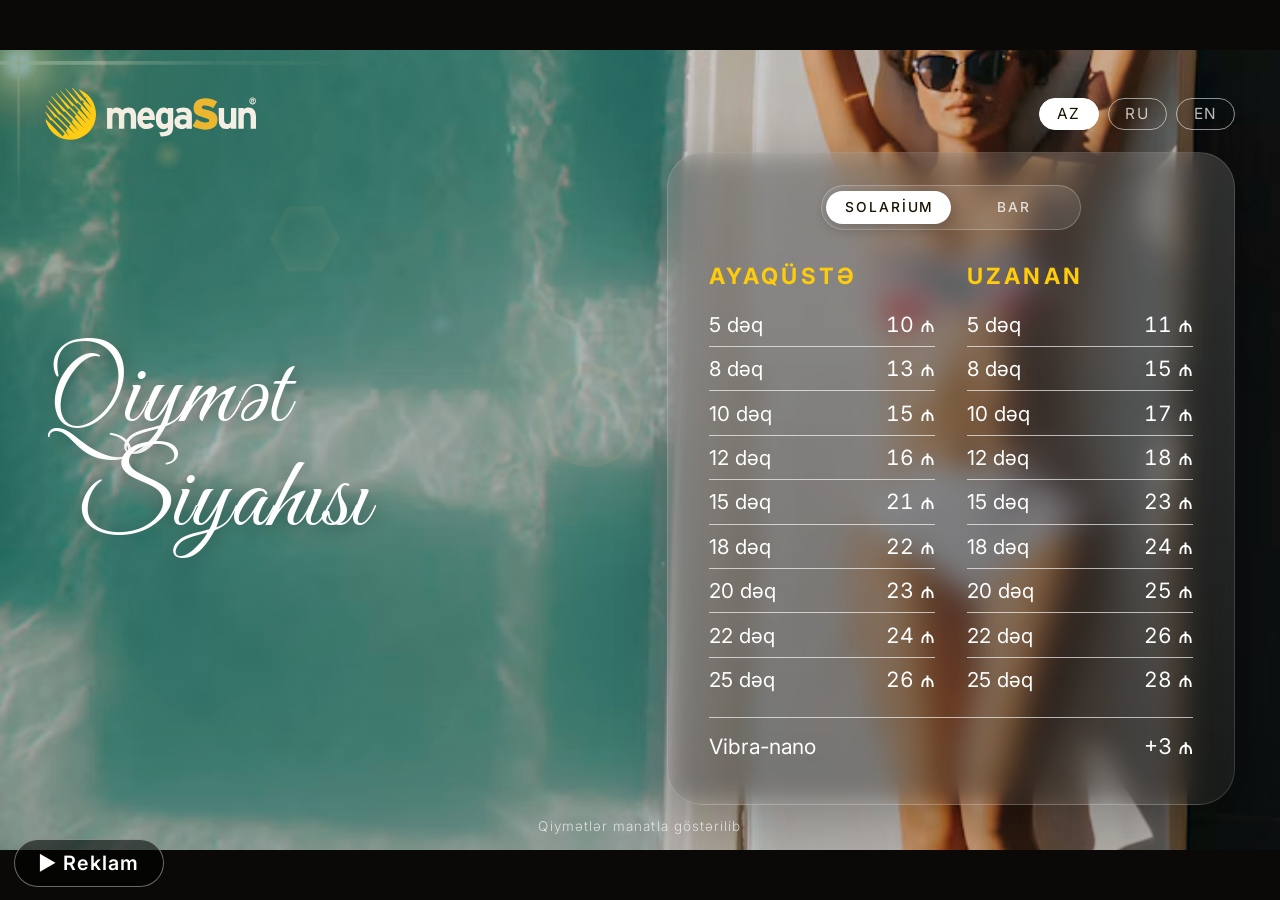
==== commit f89d78b6: "Bar list, tab selector, handwriting title, ads Ad8-Ad9 with previews, logo shine, lighter background" ====
--- a/index.html
+++ b/index.html
@@ -8,7 +8,7 @@
 <link rel="manifest" href="manifest.webmanifest">
 <link rel="icon" href="icon.svg">
 <link rel="preconnect" href="https://fonts.googleapis.com">
-<link href="https://fonts.googleapis.com/css2?family=Inter:wght@200;300;400;500;600;700&display=swap" rel="stylesheet">
+<link href="https://fonts.googleapis.com/css2?family=Inter:wght@200;300;400;500;600;700&family=Great+Vibes&display=swap" rel="stylesheet">
 <link rel="stylesheet" href="style.css">
 </head>
 <body>
@@ -21,8 +21,8 @@
         <div class="rim"><i class="rc2"></i><i class="rb"></i><i class="rr"></i></div>
         <nav class="tabs" id="tabs"></nav>
         <div class="list" id="view"></div>
-        <p class="foot-note" id="note"></p>
       </section>
+      <p class="foot-note" id="note"></p>
       <footer class="contact" id="contact"></footer>
       <div class="flare" id="flare"><i class="veil"></i><i class="core"></i><i class="s1"></i><i class="s2"></i><i class="g g1"></i><i class="g g2"></i><i class="g g3"></i><i class="g g4"></i></div>
     </div>
@@ -33,6 +33,7 @@
     <div id="hint"></div>
     <div id="adnav"><button class="adnav" data-d="-1">◀</button><span id="adcount"></span><button class="adnav" data-d="1">▶</button><button class="adnav" data-d="x">✕</button></div>
   </section>
+  <div id="pv" class="hidden" aria-hidden="true"><div class="pvbg" id="pvbg"></div><img id="pvimg" alt=""><button id="pvclose" aria-label="Close">✕</button></div>
   <div id="dim"></div>
 
   <script src="data.js"></script>
--- a/style.css
+++ b/style.css
@@ -17,13 +17,20 @@
 #poster{--u:1cqw;--cx:50;--cy:80;position:relative;overflow:hidden;container-type:size;
   height:min(100vh,calc(100vw*8/5));aspect-ratio:5/8;
   background:
-    linear-gradient(180deg,rgba(0,0,0,.18),rgba(0,0,0,.42)),
+    linear-gradient(180deg,rgba(0,0,0,.08),rgba(0,0,0,.14)),
     var(--bg-img) center/cover no-repeat,
     radial-gradient(circle at 70% 20%,#8a3a00,#3b1700 55%,#140800)}
-#poster::before{content:"";position:absolute;inset:0;background:rgba(20,14,8,.12)}
+#poster::before{content:"";position:absolute;inset:0;background:rgba(20,14,8,.02)}
 
 .logo{position:absolute;top:calc(6 * var(--u));left:calc(7 * var(--u));z-index:3;height:calc(8 * var(--u))}
 .logo img{height:100%;display:block}
+/* loqonun üzərindən keçən parıltı: yalnız loqonun özünün formasında (maska) görünür */
+.logo::after{content:"";position:absolute;inset:0;pointer-events:none;
+  -webkit-mask:url(logo.svg) center/contain no-repeat;mask:url(logo.svg) center/contain no-repeat;
+  background:linear-gradient(105deg,transparent 40%,rgba(255,255,255,.95) 50%,transparent 60%) 100% 0/250% 100% no-repeat;
+  animation:logoshine 5s ease-in-out 1.5s infinite}
+@keyframes logoshine{0%{background-position:100% 0}38%,100%{background-position:0 0}}
+@media (prefers-reduced-motion:reduce){.logo::after{animation:none;opacity:0}}
 .langs{position:absolute;top:calc(6 * var(--u));right:calc(7 * var(--u));height:calc(8 * var(--u));z-index:5;display:flex;align-items:center;gap:calc(1.4 * var(--u))}
 .lang{font-size:calc(2.4 * var(--u));letter-spacing:.1em;color:var(--soft);border:1px solid var(--line);
   border-radius:99px;padding:calc(.9 * var(--u)) calc(2.6 * var(--u));transition:.25s var(--ease)}
@@ -43,30 +50,38 @@
 @keyframes txtin-big{from{opacity:0;transform:translateY(calc(2.4 * var(--u)));filter:blur(calc(.9 * var(--u)))}to{opacity:1;transform:none;filter:blur(0)}}
 @media (prefers-reduced-motion:reduce){#poster.in :is(#t1,#t2,.grp,.row,#note){animation:none}}
 /* başlıq: loqo ilə kartın arasında şaquli ortada, loqo ilə eyni sol xətdə */
-h1.big{top:calc(32 * var(--u));transform:translateY(-50%);
-  font-size:calc(16 * var(--u));line-height:.9;letter-spacing:-.02em;text-shadow:0 calc(.8 * var(--u)) calc(4 * var(--u)) rgba(0,0,0,.3)}
-h1.big span+span{margin-left:calc(8 * var(--u))}
-html[lang=az] h1.big{font-size:calc(13.5 * var(--u))}
-html[lang=ru] h1.big{font-size:calc(14.5 * var(--u))}
+h1.big{top:calc(32 * var(--u));transform:translateY(-50%);font-family:'Great Vibes','Segoe Script','Brush Script MT',cursive;font-weight:400;
+  font-size:calc(12 * var(--u));line-height:1.02;letter-spacing:.01em;text-shadow:0 calc(.5 * var(--u)) calc(3 * var(--u)) rgba(0,0,0,.35)}
+/* zərif xəttatlıq üslubu (Great Vibes): iki sətir, ikincisi sağa sürüşmüş */
+h1.big span:first-child,h1.big span+span{font-weight:400}
+h1.big span+span{margin-left:calc(5 * var(--u))}
+html[lang=az] h1.big{font-size:calc(11.5 * var(--u))}
+html[lang=ru] h1.big{font-size:calc(12 * var(--u))}
 
 .card{position:absolute;z-index:2;left:calc(7 * var(--u));right:calc(7 * var(--u));top:calc(50 * var(--u));bottom:calc(7 * var(--u));
   background:linear-gradient(180deg,rgba(255,255,255,.16),rgba(255,255,255,.07));
   border:1px solid rgba(255,255,255,.14);border-radius:calc(5.6 * var(--u));
   backdrop-filter:blur(calc(2.2 * var(--u))) brightness(.62);-webkit-backdrop-filter:blur(calc(2.2 * var(--u))) brightness(.62);
   box-shadow:0 calc(2 * var(--u)) calc(8 * var(--u)) rgba(0,0,0,.25);
-  padding:calc(6.6 * var(--u)) calc(6.4 * var(--u)) calc(4.6 * var(--u));display:flex;flex-direction:column;min-height:0;animation:rise .5s var(--ease) both}
-/* kart başlığı = iki tab: Solarium | Bar */
-.tabs{display:flex;gap:calc(5.5 * var(--u));margin:0 0 calc(3 * var(--u))}
-.tab{--o:.4;position:relative;padding:0 0 calc(1.5 * var(--u));font-weight:300;font-size:calc(6.6 * var(--u));letter-spacing:.01em;
-  color:var(--text);opacity:var(--o);transition:opacity .3s var(--ease),transform .26s ease}
-.tab.on{--o:1}
-.tab::after{content:"";position:absolute;left:0;bottom:0;width:100%;height:calc(.5 * var(--u));border-radius:9px;background:var(--accent);
-  transform:scaleX(0);transform-origin:left;transition:transform .45s var(--ease)}
-.tab.on::after{transform:scaleX(1)}
-#poster.tabs-too.out .tab{opacity:0;transform:translateY(calc(-1.2 * var(--u)))}
-#poster.tabs-too.in .tab{animation:tabin .8s var(--ease) both;animation-delay:calc(var(--d,0) * 70ms)}
-@keyframes tabin{from{opacity:0;transform:translateY(calc(2 * var(--u)))}to{opacity:var(--o);transform:none}}
-@media (prefers-reduced-motion:reduce){#poster.tabs-too.in .tab{animation:none}}
+  padding:calc(5 * var(--u)) calc(6.4 * var(--u)) calc(4.6 * var(--u));display:flex;flex-direction:column;min-height:0;animation:rise .5s var(--ease) both}
+/* Solarium | Bar seçimi: şüşə "segment" düyməsi, aktiv seçimi ağ lövhə sürüşərək göstərir */
+.tabs{position:relative;display:grid;grid-template-columns:1fr 1fr;width:max-content;align-self:center;
+  margin:0 0 calc(5 * var(--u));padding:calc(.7 * var(--u));border-radius:99px;
+  background:rgba(255,255,255,.10);border:1px solid rgba(255,255,255,.24);
+  transition:opacity .26s ease,transform .26s ease}
+.tabs .thumb{position:absolute;top:calc(.7 * var(--u));bottom:calc(.7 * var(--u));left:calc(.7 * var(--u));width:calc(50% - .7 * var(--u));
+  border-radius:99px;background:#fff;box-shadow:0 calc(.6 * var(--u)) calc(2.4 * var(--u)) rgba(0,0,0,.28);
+  transition:transform .5s var(--ease)}
+.tabs[data-on="1"] .thumb{transform:translateX(100%)}
+.tab{position:relative;z-index:1;display:flex;align-items:center;justify-content:center;height:calc(5.2 * var(--u));line-height:1;
+  min-width:calc(14.5 * var(--u));padding:0 calc(2.6 * var(--u));
+  font-size:calc(2.15 * var(--u));font-weight:500;letter-spacing:.14em;text-indent:.14em;text-transform:uppercase;
+  color:rgba(255,255,255,.78);transition:color .3s ease}
+.tab.on{color:#1a1300}
+#poster.tabs-too.out .tabs{opacity:0;transform:translateY(calc(-1.2 * var(--u)))}
+#poster.tabs-too.in .tabs{animation:tabin .8s var(--ease) both;animation-delay:calc(var(--d,0) * 70ms)}
+@keyframes tabin{from{opacity:0;transform:translateY(calc(2 * var(--u)))}to{opacity:1;transform:none}}
+@media (prefers-reduced-motion:reduce){#poster.tabs-too.in .tabs,.tabs .thumb{animation:none;transition:none}}
 
 .head,.row{display:grid;grid-template-columns:1fr calc(24 * var(--u));align-items:center}
 .head{font-size:calc(3 * var(--u));font-weight:300;line-height:1.25;color:var(--soft);padding-bottom:calc(3 * var(--u));border-bottom:1px solid var(--line)}
@@ -89,11 +104,15 @@
 .colx .grp{padding:0 0 calc(2.2 * var(--u));font-size:calc(3.5 * var(--u))}
 .colx .grp:not(:first-child){padding-top:calc(4.5 * var(--u))}
 /* bar menyusu: sətirlər sabit hündürlükdə, ölçü yanında kiçik */
-.cols.bar .row{flex:0 1 calc(8.2 * var(--u))}
+.cols.bar{grid-template-columns:1fr}
+.cols.bar .row{flex:1 1 0;max-height:calc(10.5 * var(--u));grid-template-columns:1fr calc(20 * var(--u))}
+.row .p .free{color:var(--accent);font-weight:500;letter-spacing:.04em}
 .cols.bar .row .n small{display:inline;margin:0 0 0 .7em}
 .extras{flex:none;margin-top:calc(2.5 * var(--u))}
 .extras .row{flex:none;height:calc(9 * var(--u));border-bottom:0;border-top:max(1.5px,calc(.2 * var(--u))) solid rgba(255,255,255,.65)}
-.foot-note{margin:calc(3 * var(--u)) 0 0;text-align:center;font-size:calc(2.7 * var(--u));font-weight:300;line-height:1.5;color:var(--soft)}
+/* qeyd: kartın xaricində, posterin ən altında, kiçik yazı */
+.foot-note{position:absolute;z-index:3;left:calc(7 * var(--u));right:calc(7 * var(--u));bottom:calc(2.3 * var(--u));margin:0;text-align:center;
+  font-size:calc(2.1 * var(--u));font-weight:300;letter-spacing:.08em;line-height:1.3;color:rgba(255,255,255,.7)}
 
 .contact{position:absolute;z-index:3;left:calc(7 * var(--u));right:calc(7 * var(--u));bottom:calc(4.4 * var(--u));display:flex;justify-content:space-between;
   align-items:center;gap:calc(2 * var(--u));font-size:calc(2.9 * var(--u));font-weight:300}
@@ -155,18 +174,34 @@
 #testad{position:fixed;left:1.5vmin;bottom:1.5vmin;z-index:40;padding:1.2vmin 2.6vmin;border-radius:99px;
   background:rgba(0,0,0,.55);color:#fff;border:1px solid rgba(255,255,255,.4);font:600 2.2vmin Inter,sans-serif;letter-spacing:.06em}
 #testad:active{background:var(--accent);color:#1a1300}
-body.ad-on #poster *,body.ad-on #poster{animation-play-state:paused!important}
+body.ad-on #poster *,body.ad-on #poster,body.ad-on #poster .logo::after{animation-play-state:paused!important}
 
 /* ---------- LANDSCAPE (üfüqi ekran, məs. 1920×1200): sol tərəfdə başlıq, sağda şüşə kart ----------
    Bütün ölçülər --u vahidindədir. Üfüqi rejimdə 1u = hündürlüyün 0.8%-i (1200 px-də 9.6 px) */
 @media (orientation:landscape){
   #poster{height:min(100vh,calc(100vw * 5 / 8));aspect-ratio:8/5;--u:.8cqh;--cx:100;--cy:62}
-  h1.big{top:50%;left:calc(7 * var(--u));font-size:calc(24 * var(--u))}
-  html[lang=az] h1.big{font-size:calc(19 * var(--u))}
-  html[lang=ru] h1.big{font-size:calc(21 * var(--u))}
+  h1.big{top:50%;left:calc(7 * var(--u));font-size:calc(17 * var(--u))}
+  html[lang=az] h1.big{font-size:calc(16 * var(--u))}
+  html[lang=ru] h1.big{font-size:calc(17 * var(--u))}
   .card{left:auto;right:calc(7 * var(--u));width:calc(88.8 * var(--u));top:calc(16 * var(--u));bottom:calc(7 * var(--u))}
   .contact{right:auto;width:calc(88 * var(--u));left:calc(7 * var(--u));bottom:calc(7 * var(--u))}
 }
+/* ---- Bar: afişa önizləmə düyməsi və tam ekran görünüş ---- */
+.cols.bar .row .n{display:flex;align-items:center;gap:calc(1.3 * var(--u));white-space:nowrap;min-width:0}
+.pv{flex:none;display:inline-flex;align-items:center;gap:calc(.9 * var(--u));padding:calc(.6 * var(--u)) calc(1.5 * var(--u));border-radius:99px;
+  border:1px solid rgba(255,255,255,.55);background:rgba(255,255,255,.12);color:#fff;font-size:calc(1.9 * var(--u));font-weight:500;letter-spacing:.06em;line-height:1;
+  transition:background .25s ease,color .25s ease}
+.pv svg{width:calc(2.6 * var(--u));height:calc(2.6 * var(--u));fill:none;stroke:currentColor;stroke-width:1.7}
+.pv:active{background:#fff;color:#1a1300}
+#pv{position:fixed;inset:0;z-index:45;display:grid;place-items:center;background:#050912;opacity:0;transition:opacity .3s ease;cursor:pointer}
+#pv.show{opacity:1}
+#pv .pvbg{position:absolute;inset:-12%;background-size:cover;background-position:center;filter:blur(5vmin) brightness(.7) saturate(1.2)}
+#pv img{position:relative;width:min(100vw,calc(100vh * .6255));height:auto;max-height:100vh;object-fit:contain;
+  transform:scale(.96);transition:transform .45s cubic-bezier(.2,.8,.2,1)}
+#pv.show img{transform:none}
+#pvclose{position:absolute;top:2vmin;right:2vmin;z-index:2;width:7vmin;height:7vmin;border-radius:50%;background:rgba(0,0,0,.55);color:#fff;
+  border:1px solid rgba(255,255,255,.45);font-size:2.8vmin}
+
 /* ---------- AD ---------- */
 #ad{position:fixed;inset:0;background:#000;z-index:50;cursor:pointer}
 #slides{position:absolute;inset:0}
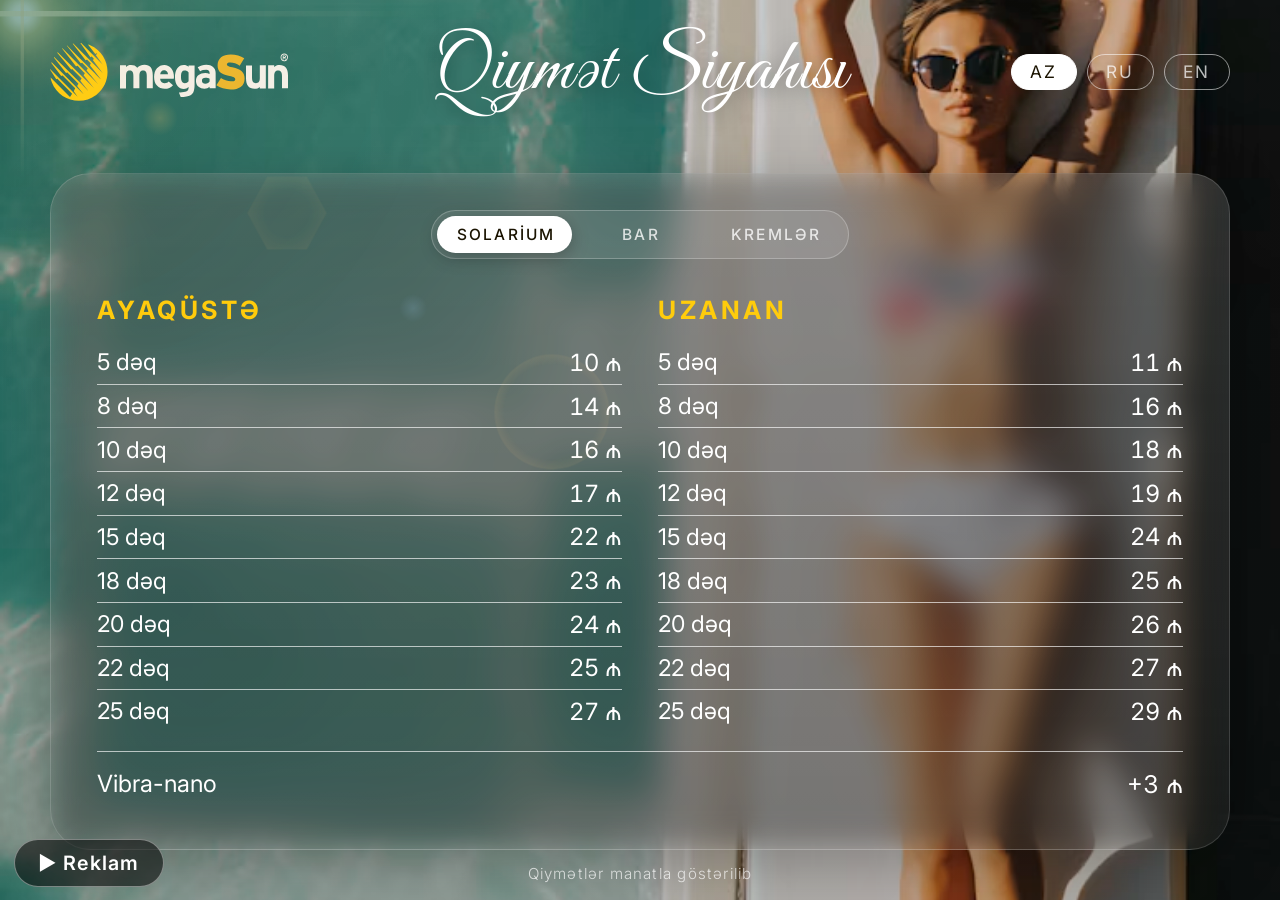
==== commit 97afabed: "Creams tab: circular cream pictures with detail view Co-Authored-By: Claude Sonnet 5.5 <noreply@anth" ====
--- a/index.html
+++ b/index.html
@@ -34,6 +34,7 @@
     <div id="adnav"><button class="adnav" data-d="-1">◀</button><span id="adcount"></span><button class="adnav" data-d="1">▶</button><button class="adnav" data-d="x">✕</button></div>
   </section>
   <div id="pv" class="hidden" aria-hidden="true"><div class="pvbg" id="pvbg"></div><img id="pvimg" alt=""><button id="pvclose" aria-label="Close">✕</button></div>
+  <div id="cr" class="hidden" aria-hidden="true"><div class="crbg" id="crbg"></div><div class="crbox"><img class="crimg" id="crimg" alt=""><div class="crinfo" id="crinfo"></div></div><button id="crclose" aria-label="Close">✕</button></div>
   <div id="dim"></div>
 
   <script src="data.js"></script>
--- a/style.css
+++ b/style.css
@@ -41,14 +41,14 @@
 h1.big span{display:block;width:max-content}
 h1.big span+span{margin-left:calc(10 * var(--u))}
 /* dil keçidi: çıxış → giriş (pillə-pillə) */
-:is(#t1,#t2,#note,.grp,.row){transition:opacity .26s ease,transform .26s ease,filter .26s ease}
-#poster.out :is(#t1,#t2,#note,.grp,.row){opacity:0;transform:translateY(calc(-1.2 * var(--u)))}
+:is(#t1,#t2,#note,.grp,.row,.cr-item){transition:opacity .26s ease,transform .26s ease,filter .26s ease}
+#poster.out :is(#t1,#t2,#note,.grp,.row,.cr-item){opacity:0;transform:translateY(calc(-1.2 * var(--u)))}
 #poster.out :is(#t1,#t2){filter:blur(calc(.7 * var(--u)))}          /* blur yalnız iri başlıqlarda (yüngül qalsın) */
-#poster.in :is(.grp,.row,#note){animation:txtin .7s var(--ease) both;animation-delay:calc(var(--d,0) * 45ms)}
+#poster.in :is(.grp,.row,#note,.cr-item){animation:txtin .7s var(--ease) both;animation-delay:calc(var(--d,0) * 45ms)}
 #poster.in :is(#t1,#t2){animation:txtin-big .9s var(--ease) both;animation-delay:calc(var(--d,0) * 70ms)}
 @keyframes txtin{from{opacity:0;transform:translateY(calc(1.6 * var(--u)))}to{opacity:1;transform:none}}
 @keyframes txtin-big{from{opacity:0;transform:translateY(calc(2.4 * var(--u)));filter:blur(calc(.9 * var(--u)))}to{opacity:1;transform:none;filter:blur(0)}}
-@media (prefers-reduced-motion:reduce){#poster.in :is(#t1,#t2,.grp,.row,#note){animation:none}}
+@media (prefers-reduced-motion:reduce){#poster.in :is(#t1,#t2,.grp,.row,#note,.cr-item){animation:none}}
 /* başlıq: loqo ilə kartın arasında şaquli ortada, loqo ilə eyni sol xətdə */
 h1.big{top:calc(32 * var(--u));transform:translateY(-50%);font-family:'Great Vibes','Segoe Script','Brush Script MT',cursive;font-weight:400;
   font-size:calc(12 * var(--u));line-height:1.02;letter-spacing:.01em;text-shadow:0 calc(.5 * var(--u)) calc(3 * var(--u)) rgba(0,0,0,.35)}
@@ -65,16 +65,17 @@
   box-shadow:0 calc(2 * var(--u)) calc(8 * var(--u)) rgba(0,0,0,.25);
   padding:calc(5 * var(--u)) calc(6.4 * var(--u)) calc(4.6 * var(--u));display:flex;flex-direction:column;min-height:0;animation:rise .5s var(--ease) both}
 /* Solarium | Bar seçimi: şüşə "segment" düyməsi, aktiv seçimi ağ lövhə sürüşərək göstərir */
-.tabs{position:relative;display:grid;grid-template-columns:1fr 1fr;width:max-content;align-self:center;
+.tabs{position:relative;display:grid;grid-template-columns:repeat(3,1fr);width:max-content;align-self:center;
   margin:0 0 calc(5 * var(--u));padding:calc(.7 * var(--u));border-radius:99px;
   background:rgba(255,255,255,.10);border:1px solid rgba(255,255,255,.24);
   transition:opacity .26s ease,transform .26s ease}
-.tabs .thumb{position:absolute;top:calc(.7 * var(--u));bottom:calc(.7 * var(--u));left:calc(.7 * var(--u));width:calc(50% - .7 * var(--u));
+.tabs .thumb{position:absolute;top:calc(.7 * var(--u));bottom:calc(.7 * var(--u));left:calc(.7 * var(--u));width:calc(33.333% - .47 * var(--u));
   border-radius:99px;background:#fff;box-shadow:0 calc(.6 * var(--u)) calc(2.4 * var(--u)) rgba(0,0,0,.28);
   transition:transform .5s var(--ease)}
 .tabs[data-on="1"] .thumb{transform:translateX(100%)}
+.tabs[data-on="2"] .thumb{transform:translateX(200%)}
 .tab{position:relative;z-index:1;display:flex;align-items:center;justify-content:center;height:calc(5.2 * var(--u));line-height:1;
-  min-width:calc(14.5 * var(--u));padding:0 calc(2.6 * var(--u));
+  min-width:calc(13 * var(--u));padding:0 calc(2.4 * var(--u));
   font-size:calc(2.15 * var(--u));font-weight:500;letter-spacing:.14em;text-indent:.14em;text-transform:uppercase;
   color:rgba(255,255,255,.78);transition:color .3s ease}
 .tab.on{color:#1a1300}
@@ -185,6 +186,15 @@
   html[lang=ru] h1.big{font-size:calc(17 * var(--u))}
   .card{left:auto;right:calc(7 * var(--u));width:calc(88.8 * var(--u));top:calc(16 * var(--u));bottom:calc(7 * var(--u))}
   .contact{right:auto;width:calc(88 * var(--u));left:calc(7 * var(--u));bottom:calc(7 * var(--u))}
+}
+/* ---------- LANDSCAPE 4:3 (iPad 8: 2160×1620): başlıq yuxarıda ortada, kart enli və aşağıda ---------- */
+@media (orientation:landscape) and (max-aspect-ratio:3/2){
+  #poster{width:100vw;height:100vh;height:100dvh;aspect-ratio:auto;--u:min(.8cqh,.6cqw);--cx:83;--cy:62}
+  h1.big,html[lang=az] h1.big,html[lang=ru] h1.big{left:50%;top:calc(10 * var(--u));transform:translate(-50%,-50%);font-size:calc(10.5 * var(--u));white-space:nowrap}
+  h1.big span{display:inline-block}
+  h1.big span+span{margin-left:calc(2.2 * var(--u))}
+  .card{left:calc(7 * var(--u));right:calc(7 * var(--u));width:auto;top:calc(24 * var(--u));bottom:calc(7 * var(--u))}
+  .contact{left:calc(7 * var(--u));right:calc(7 * var(--u));width:auto}
 }
 /* ---- Bar: afişa önizləmə düyməsi və tam ekran görünüş ---- */
 .cols.bar .row .n{display:flex;align-items:center;gap:calc(1.3 * var(--u));white-space:nowrap;min-width:0}
@@ -306,3 +316,41 @@
 
 /* night dim */
 #dim{position:fixed;inset:0;background:#000;opacity:0;pointer-events:none;z-index:100;transition:opacity 3s}
+
+/* ---------- KREMLƏR: dairələrdə şəkil + ad; basanda məlumat pəncərəsi ---------- */
+.creams{flex:1;min-height:0;display:grid;grid-template-columns:1fr 1fr;grid-auto-rows:1fr;align-items:center;justify-items:center;--cs:calc(27 * var(--u))}
+.cr-item{display:flex;flex-direction:column;align-items:center;gap:calc(1 * var(--u));text-align:center;padding:0;max-width:100%}
+.cr-c{display:block;width:var(--cs);height:var(--cs);border-radius:50%;background-size:100% auto;background-repeat:no-repeat;
+  border:max(2px,calc(.35 * var(--u))) solid rgba(255,255,255,.85);box-shadow:0 calc(1.2 * var(--u)) calc(4 * var(--u)) rgba(0,0,0,.45);
+  transition:transform .3s var(--ease)}
+.cr-item:active .cr-c{transform:scale(.94)}
+.cr-n{font-size:calc(3 * var(--u));font-weight:500;line-height:1.15;max-width:calc(var(--cs) * 1.4)}
+.cr-item small{font-size:calc(2 * var(--u));font-weight:300;letter-spacing:.08em;color:var(--soft)}
+@media (orientation:landscape) and (max-aspect-ratio:3/2){
+  .creams{grid-template-columns:repeat(4,1fr);grid-auto-rows:auto;align-content:center;--cs:calc(26 * var(--u))}
+}
+@media (orientation:landscape) and (min-aspect-ratio:3/2){.creams{--cs:calc(26 * var(--u))}}
+
+#cr{--k:min(1vw,.625vh);position:fixed;inset:0;z-index:46;display:grid;place-items:center;background:#0b0704;opacity:0;transition:opacity .3s ease}
+#cr.show{opacity:1}
+#cr .crbg{position:absolute;inset:-12%;background-size:cover;background-position:center;filter:blur(5vmin) brightness(.55) saturate(1.2)}
+.crbox{position:relative;display:flex;flex-direction:column;align-items:center;gap:calc(4 * var(--k));max-width:96vw;max-height:100vh;padding:calc(3 * var(--k));
+  transform:scale(.97);transition:transform .45s cubic-bezier(.2,.8,.2,1)}
+#cr.show .crbox{transform:none}
+.crimg{height:calc(76 * var(--k));width:auto;max-width:92vw;border-radius:calc(2.4 * var(--k));box-shadow:0 calc(1.5 * var(--k)) calc(6 * var(--k)) rgba(0,0,0,.5)}
+.crinfo{width:calc(84 * var(--k));max-width:92vw;color:#fff}
+.crbrand{font-size:calc(2.2 * var(--k));letter-spacing:.2em;text-transform:uppercase;color:var(--accent);font-weight:600}
+.crname{margin:calc(.8 * var(--k)) 0 calc(1 * var(--k));font-family:'Great Vibes','Segoe Script',cursive;font-weight:400;font-size:calc(8.6 * var(--k));line-height:1.05}
+.crtype{font-size:calc(2.5 * var(--k));font-weight:300;color:rgba(255,255,255,.85)}
+.crvol{display:inline-block;margin-top:calc(1.4 * var(--k));padding:calc(.6 * var(--k)) calc(1.8 * var(--k));border-radius:99px;border:1px solid rgba(255,255,255,.55);font-size:calc(2.1 * var(--k));letter-spacing:.06em}
+.crdesc{margin:calc(2.2 * var(--k)) 0 calc(1.8 * var(--k));font-size:calc(2.6 * var(--k));font-weight:300;line-height:1.45;color:rgba(255,255,255,.92)}
+.crfeats{list-style:none;margin:0;padding:0;display:grid;gap:calc(1.1 * var(--k))}
+.crfeats li{position:relative;padding-left:calc(4 * var(--k));font-size:calc(2.6 * var(--k));line-height:1.3}
+.crfeats li::before{content:"";position:absolute;left:calc(.6 * var(--k));top:.42em;width:calc(1.6 * var(--k));height:calc(.8 * var(--k));border-left:2px solid var(--accent);border-bottom:2px solid var(--accent);transform:rotate(-45deg)}
+#crclose{position:absolute;top:2vmin;right:2vmin;z-index:2;width:7vmin;height:7vmin;border-radius:50%;background:rgba(0,0,0,.55);color:#fff;border:1px solid rgba(255,255,255,.45);font-size:2.8vmin}
+@media (orientation:landscape){
+  #cr{--k:min(.8vh,.6vw)}
+  .crbox{flex-direction:row;align-items:center;gap:calc(6 * var(--k))}
+  .crimg{height:calc(104 * var(--k))}
+  .crinfo{width:calc(76 * var(--k));max-width:56vw}
+}
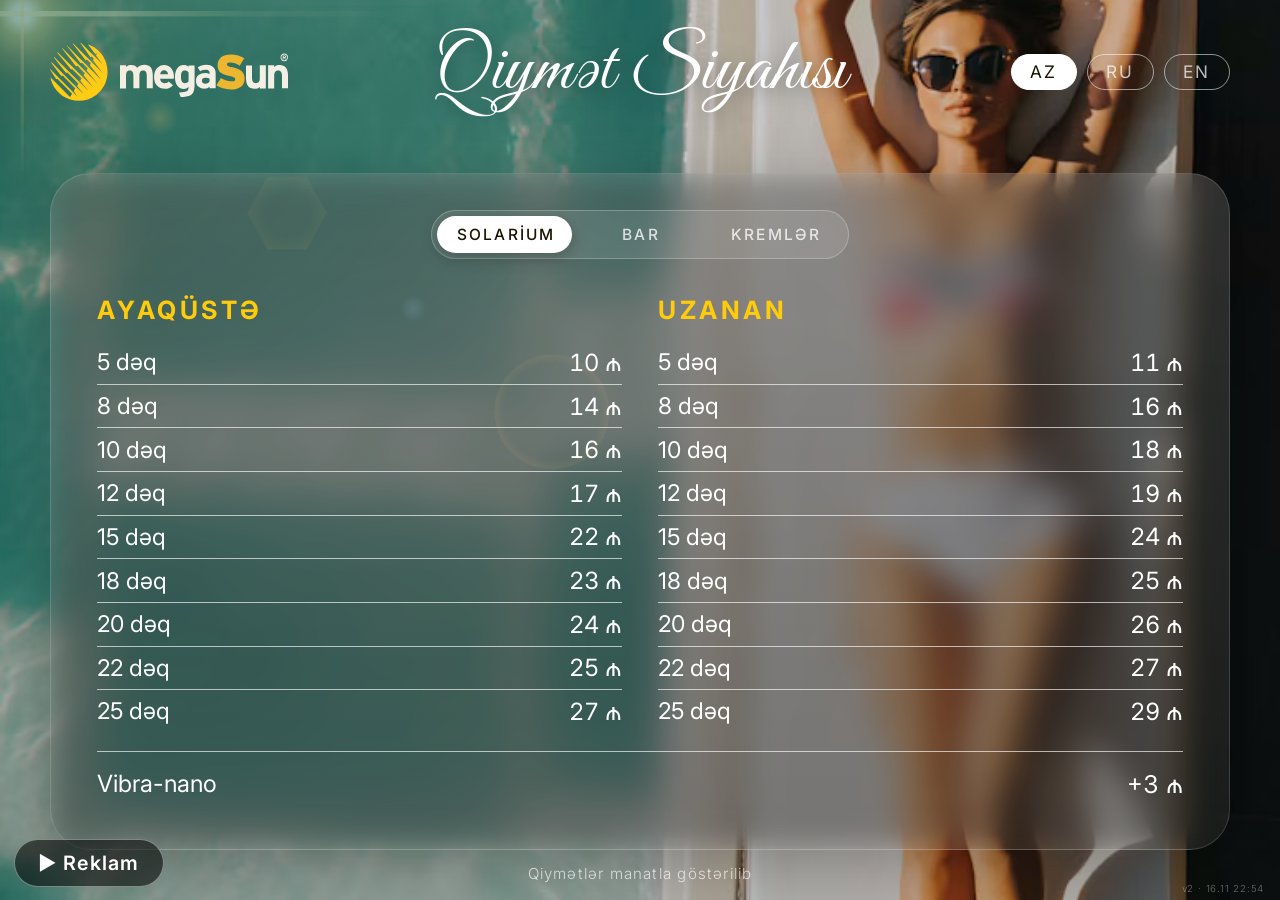
==== commit 84a30509: "Show version number on screen; bump script" ====
--- a/index.html
+++ b/index.html
@@ -23,6 +23,7 @@
         <div class="list" id="view"></div>
       </section>
       <p class="foot-note" id="note"></p>
+      <span id="ver"></span>
       <footer class="contact" id="contact"></footer>
       <div class="flare" id="flare"><i class="veil"></i><i class="core"></i><i class="s1"></i><i class="s2"></i><i class="g g1"></i><i class="g g2"></i><i class="g g3"></i><i class="g g4"></i></div>
     </div>
--- a/style.css
+++ b/style.css
@@ -115,6 +115,9 @@
 .foot-note{position:absolute;z-index:3;left:calc(7 * var(--u));right:calc(7 * var(--u));bottom:calc(2.3 * var(--u));margin:0;text-align:center;
   font-size:calc(2.1 * var(--u));font-weight:300;letter-spacing:.08em;line-height:1.3;color:rgba(255,255,255,.7)}
 
+/* versiya nömrəsi: çox kiçik, posterin sağ aşağı küncündə */
+#ver{position:absolute;z-index:3;right:calc(2.2 * var(--u));bottom:calc(.9 * var(--u));font-size:max(9px,calc(1.35 * var(--u)));
+  font-weight:300;letter-spacing:.08em;color:rgba(255,255,255,.4);pointer-events:none}
 .contact{position:absolute;z-index:3;left:calc(7 * var(--u));right:calc(7 * var(--u));bottom:calc(4.4 * var(--u));display:flex;justify-content:space-between;
   align-items:center;gap:calc(2 * var(--u));font-size:calc(2.9 * var(--u));font-weight:300}
 .contact span{display:flex;align-items:center;gap:calc(1.4 * var(--u));white-space:nowrap}
@@ -195,6 +198,12 @@
   h1.big span+span{margin-left:calc(2.2 * var(--u))}
   .card{left:calc(7 * var(--u));right:calc(7 * var(--u));width:auto;top:calc(24 * var(--u));bottom:calc(7 * var(--u))}
   .contact{left:calc(7 * var(--u));right:calc(7 * var(--u));width:auto}
+}
+/* ---------- PORTRET 3:4 (1620×2160): poster bütün ekranı doldurur, yanlarda boşluq qalmır ----------
+   Ölçü vahidi hündürlüyə görə (1u = hündürlüyün 0.625%-i), beləliklə şaquli düzülüş 5:8 dizaynla eynidir,
+   artıq en isə kartın və sətirlərin genişlənməsinə gedir. */
+@media (orientation:portrait) and (min-aspect-ratio:7/10){
+  #poster{width:100vw;height:100vh;height:100dvh;aspect-ratio:auto;--u:.625cqh;--cx:60;--cy:80}
 }
 /* ---- Bar: afişa önizləmə düyməsi və tam ekran görünüş ---- */
 .cols.bar .row .n{display:flex;align-items:center;gap:calc(1.3 * var(--u));white-space:nowrap;min-width:0}
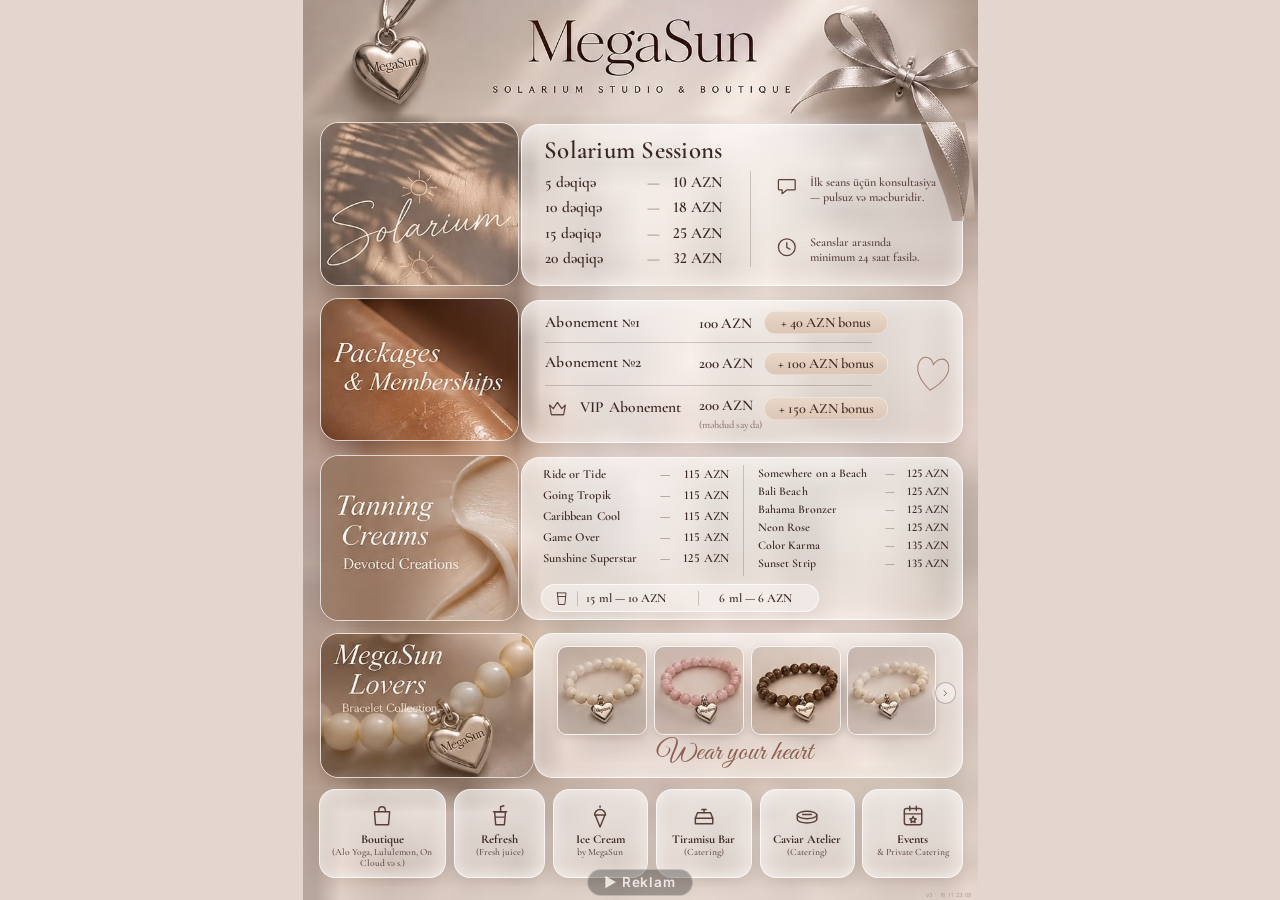
==== commit afdead81: "Boutique design (3:4 single page) from supplied mock; new version" ====
--- a/index.html
+++ b/index.html
@@ -8,8 +8,9 @@
 <link rel="manifest" href="manifest.webmanifest">
 <link rel="icon" href="icon.svg">
 <link rel="preconnect" href="https://fonts.googleapis.com">
-<link href="https://fonts.googleapis.com/css2?family=Inter:wght@200;300;400;500;600;700&family=Great+Vibes&display=swap" rel="stylesheet">
+<link href="https://fonts.googleapis.com/css2?family=Inter:wght@200;300;400;500;600;700&family=Great+Vibes&family=Cormorant+Garamond:wght@500;600;700&display=swap" rel="stylesheet">
 <link rel="stylesheet" href="style.css">
+<link rel="stylesheet" href="boutique.css">
 </head>
 <body>
   <div id="app">
@@ -37,8 +38,10 @@
   <div id="pv" class="hidden" aria-hidden="true"><div class="pvbg" id="pvbg"></div><img id="pvimg" alt=""><button id="pvclose" aria-label="Close">✕</button></div>
   <div id="cr" class="hidden" aria-hidden="true"><div class="crbg" id="crbg"></div><div class="crbox"><img class="crimg" id="crimg" alt=""><div class="crinfo" id="crinfo"></div></div><button id="crclose" aria-label="Close">✕</button></div>
   <div id="dim"></div>
+  <div id="boutique"></div>
 
   <script src="data.js"></script>
   <script src="app.js"></script>
+  <script src="boutique.js"></script>
 </body>
 </html>
--- a/boutique.css
+++ b/boutique.css
@@ -0,0 +1,46 @@
+/* Butik dizaynı: stage 3:4, --k = 1 orijinal piksel (1086 px eninə görə) */
+body.bq-on #app{display:none}
+#boutique{display:none}
+body.bq-on #boutique{position:fixed;inset:0;z-index:1;display:grid;place-items:center;overflow:hidden;background:#e2d6ce}
+#bq{--k:calc(100cqw / 1086);position:relative;overflow:hidden;container-type:size;
+  height:min(100vh,calc(100vw * 4 / 3));height:min(100dvh,calc(100vw * 4 / 3));aspect-ratio:3/4;
+  background:#e2d6ce url("media/boutique/bg.jpg") center/100% 100% no-repeat;
+  --ink:#3a2622;--ink2:#5b4540;--dim:#8a7168;--serif:"Cormorant Garamond","EB Garamond","Noto Serif",Georgia,"Times New Roman",serif;
+  font-family:var(--serif);color:var(--ink);user-select:none;-webkit-user-select:none}
+#bq *{box-sizing:border-box}
+.a{position:absolute;left:calc(var(--x) * var(--k));top:calc(var(--y) * var(--k));width:calc(var(--w) * var(--k));height:calc(var(--h) * var(--k));margin:0}
+.t{position:absolute;left:calc(var(--x) * var(--k));top:calc(var(--y) * var(--k));font-size:calc(var(--fs) * var(--k));line-height:1;
+  transform:translateY(-50%);white-space:nowrap;font-weight:600;letter-spacing:.005em}
+.t.r{transform:translate(-100%,-50%);font-variant-numeric:lining-nums}
+.t.h{font-size:calc(var(--fs) * var(--k));font-weight:600;letter-spacing:.01em}
+.t.dim{color:var(--dim);font-weight:500}
+.t.script{font-family:"Great Vibes","Segoe Script","Brush Script MT",cursive;font-weight:400;color:#8c5f52;line-height:1.1}
+
+.hdr img,.tile img,.thumb img,.tail img{display:block;width:100%;height:100%;object-fit:cover;pointer-events:none}
+.hdr{-webkit-mask:linear-gradient(#000 92%,transparent);mask:linear-gradient(#000 92%,transparent)}
+.tail{z-index:3;clip-path:polygon(8% 0,79% 0,89% 37.5%,94% 75%,97% 100%,59% 100%,47.5% 75%,25.7% 37.5%)}
+.tile,.thumb{overflow:hidden;border-radius:calc(30 * var(--k));border:calc(2 * var(--k)) solid rgba(255,255,255,.7);
+  box-shadow:0 calc(8 * var(--k)) calc(22 * var(--k)) rgba(120,90,80,.2)}
+.tile img{transform:scale(1.06)}
+.thumb{border-radius:calc(16 * var(--k));box-shadow:0 calc(4 * var(--k)) calc(12 * var(--k)) rgba(120,90,80,.18);border-width:calc(1.5 * var(--k))}
+.thumb img{transform:scale(1.04)}
+.glass{border-radius:calc(30 * var(--k));border:calc(1.6 * var(--k)) solid rgba(255,255,255,.8);
+  background:linear-gradient(180deg,rgba(255,255,255,.5),rgba(255,248,244,.34));
+  box-shadow:0 calc(8 * var(--k)) calc(24 * var(--k)) rgba(120,90,80,.14),inset 0 0 calc(26 * var(--k)) rgba(255,255,255,.55)}
+.glass.sv{border-radius:calc(26 * var(--k))}
+.ln{background:rgba(110,80,70,.28)}
+.ic{fill:none;stroke:#5b4038;stroke-width:1.35;stroke-linecap:round;stroke-linejoin:round}
+.note{font-size:calc(19.5 * var(--k));line-height:1.28;font-weight:600;color:var(--ink2)}
+.pill{display:flex;align-items:center;justify-content:center;border-radius:99px;font-size:calc(23 * var(--k));font-weight:600;
+  background:linear-gradient(180deg,#e9d8ca,#dcc5b4);box-shadow:inset 0 0 0 calc(1 * var(--k)) rgba(255,255,255,.6);color:#4a2f28;white-space:nowrap}
+.heart{fill:none;stroke:#a67e6e;stroke-width:1.6;stroke-linecap:round;stroke-linejoin:round;transform:rotate(8deg)}
+.chip{border-radius:99px;background:rgba(255,255,255,.42);border:calc(1.2 * var(--k)) solid rgba(255,255,255,.75)}
+.arrow{display:grid;place-items:center;border-radius:50%;border:calc(1.4 * var(--k)) solid rgba(110,80,70,.4);background:rgba(255,255,255,.4)}
+.arrow svg{width:55%;height:55%;fill:none;stroke:#5b4038;stroke-width:1.8;stroke-linecap:round;stroke-linejoin:round}
+.svt{display:flex;flex-direction:column;align-items:center;text-align:center;line-height:1.12}
+.svt b{font-size:calc(19.5 * var(--k));font-weight:700;color:var(--ink)}
+.svt small{font-size:calc(15.5 * var(--k));font-weight:500;color:var(--ink2);margin-top:calc(1 * var(--k))}
+#bqver{position:absolute;right:calc(10 * var(--k));bottom:calc(4 * var(--k));font:300 calc(9 * var(--k)) Inter,Roboto,sans-serif;letter-spacing:.08em;color:rgba(70,45,40,.4);pointer-events:none}
+/* test düyməsi (testButton: true) dizaynı bağlamasın: sağ aşağı küncdə kiçik */
+body.bq-on #testad{left:50%;transform:translateX(-50%);bottom:.5vmin;opacity:.55;padding:.5vmin 1.8vmin;font-size:1.5vmin}
+#bqref{position:absolute;inset:0;width:100%;height:100%;opacity:.5;z-index:20;pointer-events:none}
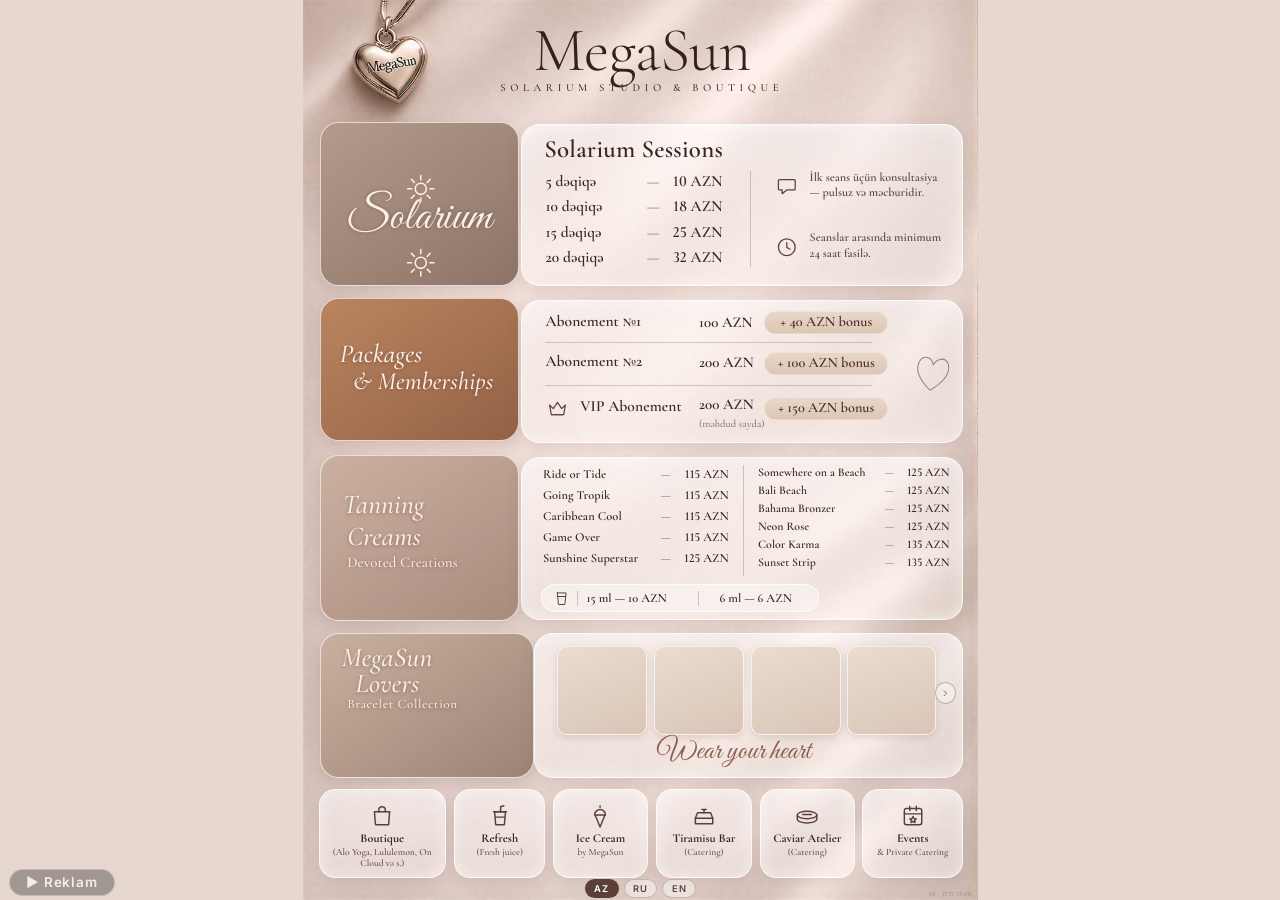
==== commit 9b9a82b2: "Boutique: satin background, vector text, image slots; inspect mode (?inspect=1) Co-Authored-By: Clau" ====
--- a/index.html
+++ b/index.html
@@ -8,7 +8,7 @@
 <link rel="manifest" href="manifest.webmanifest">
 <link rel="icon" href="icon.svg">
 <link rel="preconnect" href="https://fonts.googleapis.com">
-<link href="https://fonts.googleapis.com/css2?family=Inter:wght@200;300;400;500;600;700&family=Great+Vibes&family=Cormorant+Garamond:wght@500;600;700&display=swap" rel="stylesheet">
+<link href="https://fonts.googleapis.com/css2?family=Inter:wght@200;300;400;500;600;700&family=Great+Vibes&family=Cormorant+Garamond:ital,wght@0,300;0,500;0,600;0,700;1,400;1,500&display=swap" rel="stylesheet">
 <link rel="stylesheet" href="style.css">
 <link rel="stylesheet" href="boutique.css">
 </head>
--- a/boutique.css
+++ b/boutique.css
@@ -1,10 +1,10 @@
 /* Butik dizaynı: stage 3:4, --k = 1 orijinal piksel (1086 px eninə görə) */
 body.bq-on #app{display:none}
 #boutique{display:none}
-body.bq-on #boutique{position:fixed;inset:0;z-index:1;display:grid;place-items:center;overflow:hidden;background:#e2d6ce}
+body.bq-on #boutique{position:fixed;inset:0;z-index:1;display:grid;place-items:center;overflow:hidden;background:#e6d8d0}
 #bq{--k:calc(100cqw / 1086);position:relative;overflow:hidden;container-type:size;
   height:min(100vh,calc(100vw * 4 / 3));height:min(100dvh,calc(100vw * 4 / 3));aspect-ratio:3/4;
-  background:#e2d6ce url("media/boutique/bg.jpg") center/100% 100% no-repeat;
+  background:#e6d8d0 url("media/boutique/bg-satin.jpg") center/100% 100% no-repeat;
   --ink:#3a2622;--ink2:#5b4540;--dim:#8a7168;--serif:"Cormorant Garamond","EB Garamond","Noto Serif",Georgia,"Times New Roman",serif;
   font-family:var(--serif);color:var(--ink);user-select:none;-webkit-user-select:none}
 #bq *{box-sizing:border-box}
@@ -16,21 +16,30 @@
 .t.dim{color:var(--dim);font-weight:500}
 .t.script{font-family:"Great Vibes","Segoe Script","Brush Script MT",cursive;font-weight:400;color:#8c5f52;line-height:1.1}
 
-.hdr img,.tile img,.thumb img,.tail img{display:block;width:100%;height:100%;object-fit:cover;pointer-events:none}
-.hdr{-webkit-mask:linear-gradient(#000 92%,transparent);mask:linear-gradient(#000 92%,transparent)}
-.tail{z-index:3;clip-path:polygon(8% 0,79% 0,89% 37.5%,94% 75%,97% 100%,59% 100%,47.5% 75%,25.7% 37.5%)}
+.tile img,.thumb img{display:block;width:100%;height:100%;object-fit:cover;pointer-events:none}
+#bq{text-rendering:geometricPrecision;-webkit-font-smoothing:antialiased}
+.slot{background:var(--ph)}
+.t.c{transform:translate(-50%,-50%)}
+.t.brand{font-weight:300;letter-spacing:-.012em;color:#34201d}
+.t.sub{font-weight:500;letter-spacing:.42em;margin-right:-.42em;color:#3d2925}
+.t.ser{font-style:italic;font-weight:500}
+.t.rom{font-weight:500}
+.t.sp{letter-spacing:.05em}
+.t.lt{color:#fbeee5;text-shadow:0 calc(1 * var(--k)) calc(6 * var(--k)) rgba(60,35,25,.35)}
+.t.script.lt{color:#fbeee5;font-weight:400}
+.ic.sun{stroke:#fbeee5;stroke-width:1.1}
 .tile,.thumb{overflow:hidden;border-radius:calc(30 * var(--k));border:calc(2 * var(--k)) solid rgba(255,255,255,.7);
   box-shadow:0 calc(8 * var(--k)) calc(22 * var(--k)) rgba(120,90,80,.2)}
-.tile img{transform:scale(1.06)}
 .thumb{border-radius:calc(16 * var(--k));box-shadow:0 calc(4 * var(--k)) calc(12 * var(--k)) rgba(120,90,80,.18);border-width:calc(1.5 * var(--k))}
-.thumb img{transform:scale(1.04)}
 .glass{border-radius:calc(30 * var(--k));border:calc(1.6 * var(--k)) solid rgba(255,255,255,.8);
   background:linear-gradient(180deg,rgba(255,255,255,.5),rgba(255,248,244,.34));
   box-shadow:0 calc(8 * var(--k)) calc(24 * var(--k)) rgba(120,90,80,.14),inset 0 0 calc(26 * var(--k)) rgba(255,255,255,.55)}
 .glass.sv{border-radius:calc(26 * var(--k))}
 .ln{background:rgba(110,80,70,.28)}
 .ic{fill:none;stroke:#5b4038;stroke-width:1.35;stroke-linecap:round;stroke-linejoin:round}
-.note{font-size:calc(19.5 * var(--k));line-height:1.28;font-weight:600;color:var(--ink2)}
+.note{display:flex;align-items:center;font-size:calc(19.5 * var(--k));line-height:1.26;font-weight:600;color:var(--ink2)}
+#bq:not([data-lang=az]) .note{font-size:calc(17.5 * var(--k))}
+#bq:not([data-lang=az]) .svt small{font-size:calc(14 * var(--k))}
 .pill{display:flex;align-items:center;justify-content:center;border-radius:99px;font-size:calc(23 * var(--k));font-weight:600;
   background:linear-gradient(180deg,#e9d8ca,#dcc5b4);box-shadow:inset 0 0 0 calc(1 * var(--k)) rgba(255,255,255,.6);color:#4a2f28;white-space:nowrap}
 .heart{fill:none;stroke:#a67e6e;stroke-width:1.6;stroke-linecap:round;stroke-linejoin:round;transform:rotate(8deg)}
@@ -41,6 +50,13 @@
 .svt b{font-size:calc(19.5 * var(--k));font-weight:700;color:var(--ink)}
 .svt small{font-size:calc(15.5 * var(--k));font-weight:500;color:var(--ink2);margin-top:calc(1 * var(--k))}
 #bqver{position:absolute;right:calc(10 * var(--k));bottom:calc(4 * var(--k));font:300 calc(9 * var(--k)) Inter,Roboto,sans-serif;letter-spacing:.08em;color:rgba(70,45,40,.4);pointer-events:none}
+/* dil düymələri (alt mərkəz) */
+.langs{display:flex;gap:calc(8 * var(--k));justify-content:center;align-items:center}
+.lg{flex:1;height:100%;border-radius:99px;font:600 calc(15 * var(--k)) Inter,Roboto,sans-serif;letter-spacing:.1em;color:var(--ink2);
+  background:rgba(255,255,255,.45);border:calc(1.2 * var(--k)) solid rgba(110,80,70,.3);cursor:pointer;transition:background .25s ease,color .25s ease}
+.lg.on{background:#5b4038;color:#fff;border-color:transparent}
+#bq.swap .t,#bq.swap .note,#bq.swap .pill,#bq.swap .svt{animation:bqin .45s ease both}
+@keyframes bqin{from{opacity:0}to{opacity:1}}
 /* test düyməsi (testButton: true) dizaynı bağlamasın: sağ aşağı küncdə kiçik */
-body.bq-on #testad{left:50%;transform:translateX(-50%);bottom:.5vmin;opacity:.55;padding:.5vmin 1.8vmin;font-size:1.5vmin}
+body.bq-on #testad{left:1vmin;transform:none;bottom:.5vmin;opacity:.55;padding:.5vmin 1.8vmin;font-size:1.5vmin}
 #bqref{position:absolute;inset:0;width:100%;height:100%;opacity:.5;z-index:20;pointer-events:none}
